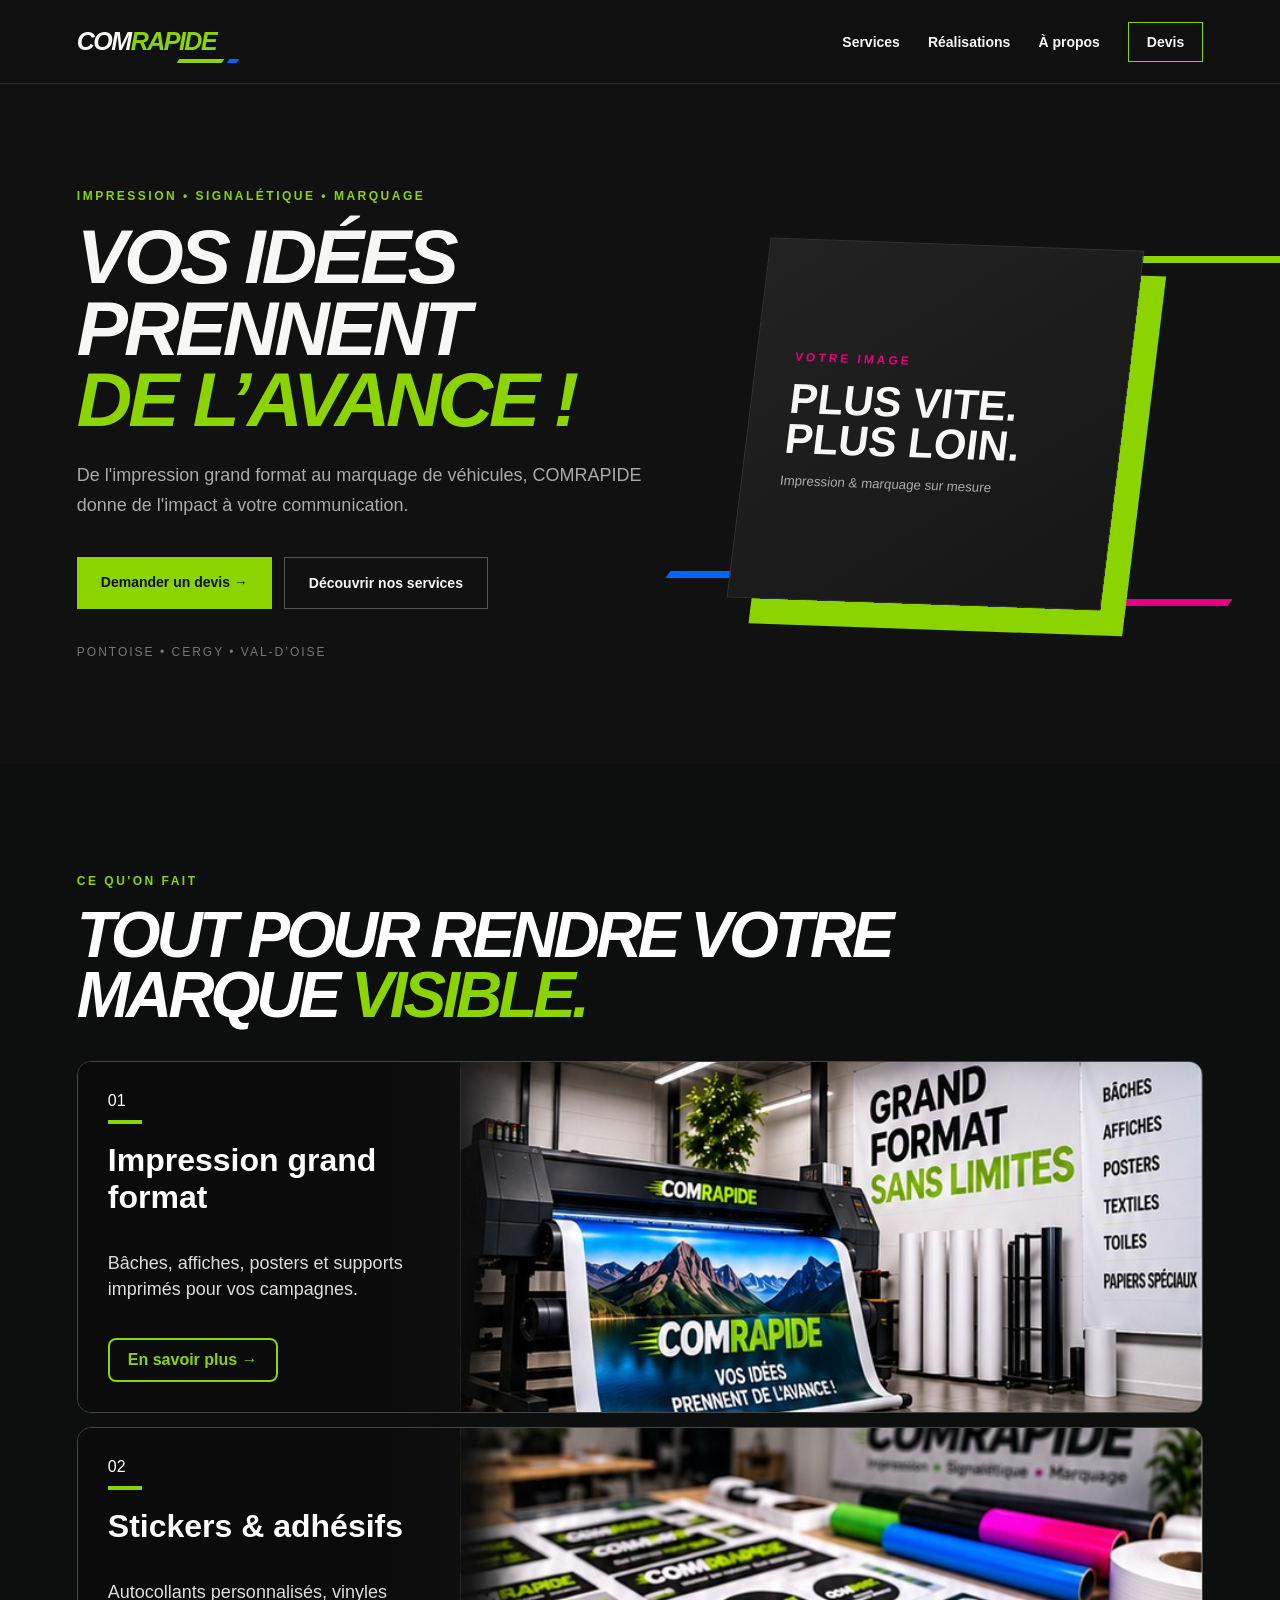
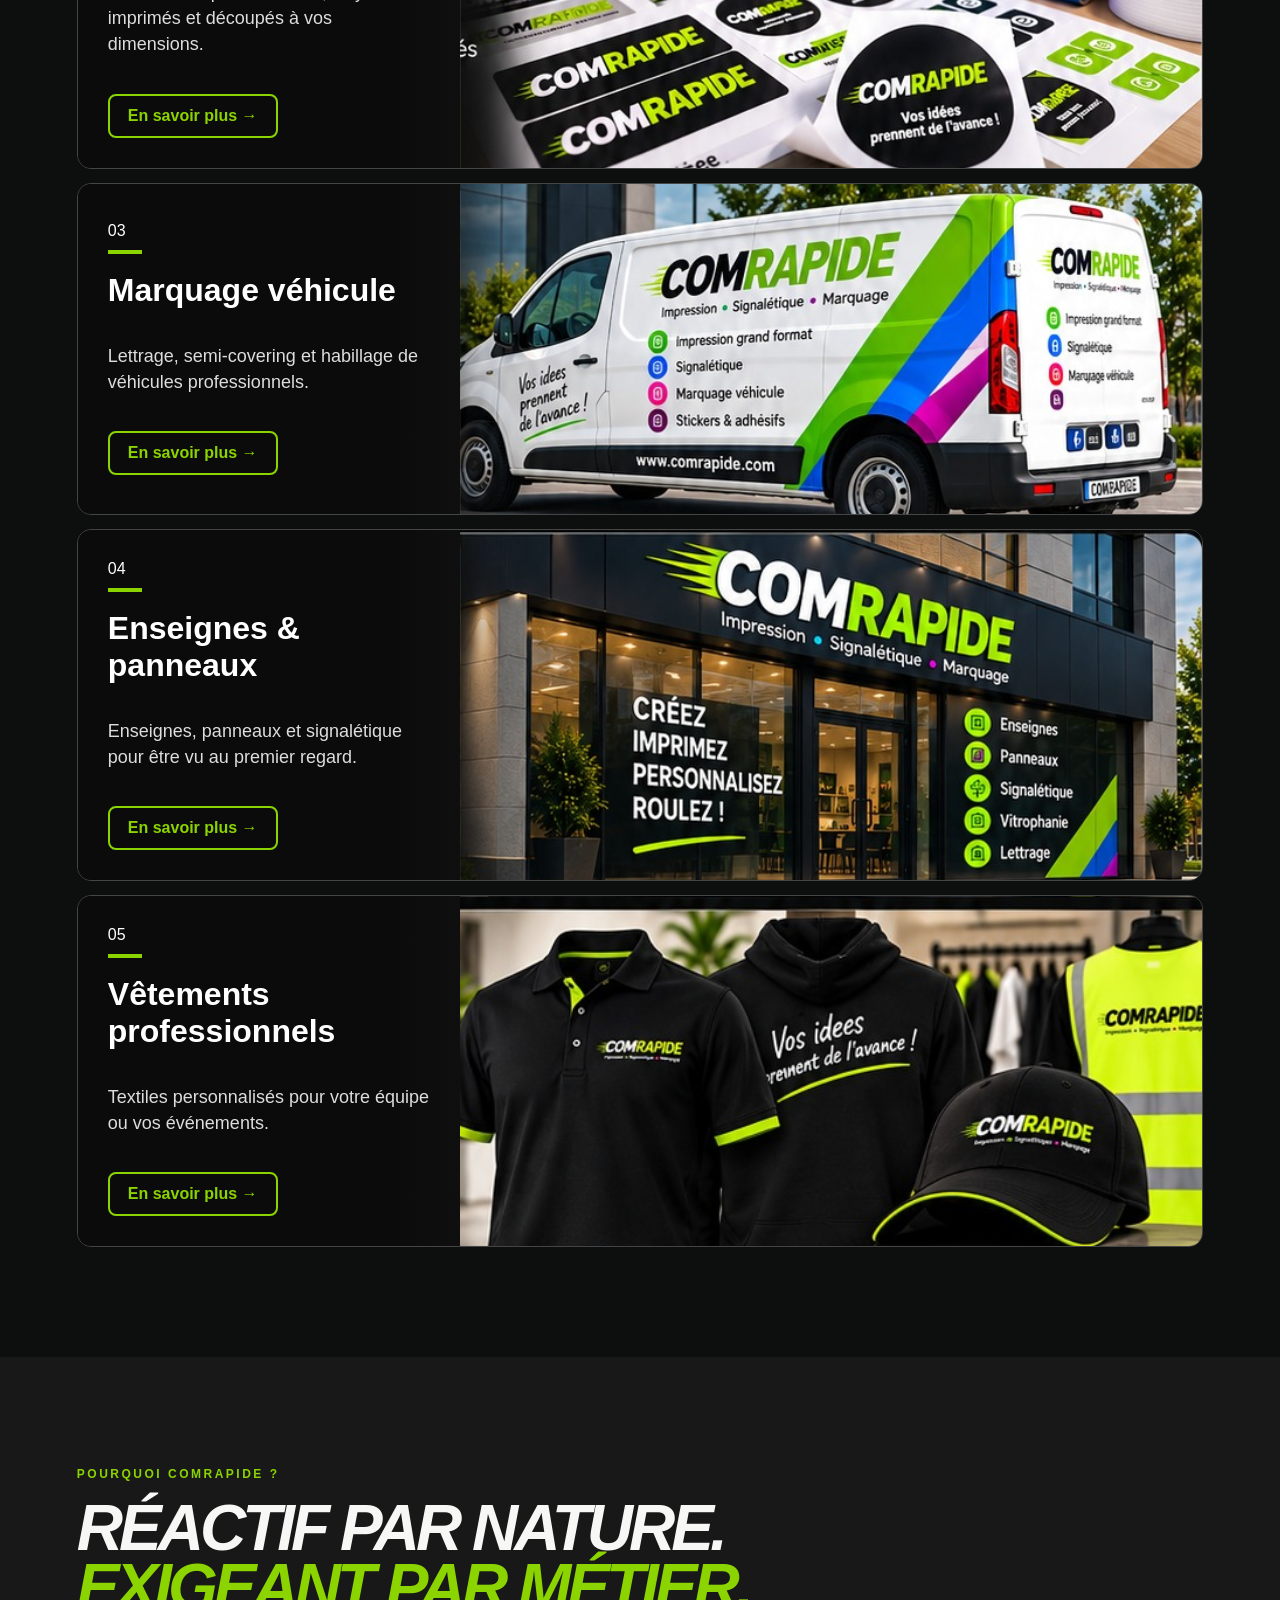
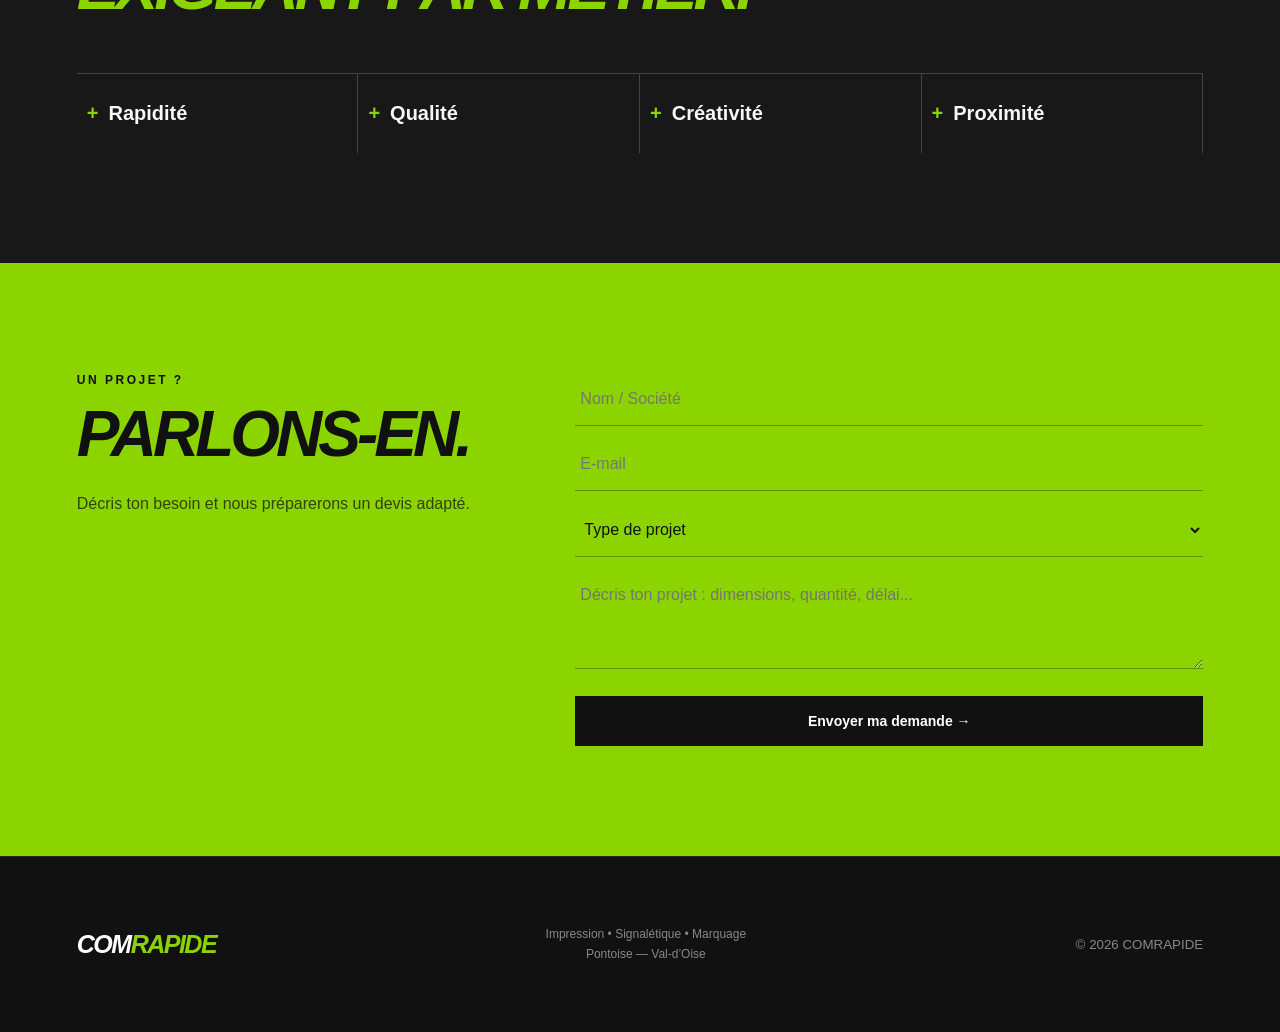
==== index.html @ ed333405 "Use final five COMRAPIDE service photos" ====
<!doctype html>
<html lang="fr"><head><meta charset="utf-8"><meta name="viewport" content="width=device-width,initial-scale=1">
<title>COMRAPIDE — Impression • Signalétique • Marquage</title><meta name="description" content="COMRAPIDE, impression grand format, signalétique, adhésifs et marquage véhicule à Pontoise et dans le Val-d'Oise.">
<link rel="stylesheet" href="style.css"></head>
<body>
<header><a class="logo" href="#"><span>COM</span><b>RAPIDE</b><i></i></a><nav><a href="#services">Services</a><a href="#realisations">Réalisations</a><a href="#apropos">À propos</a><a class="navcta" href="#devis">Devis</a></nav></header>
<main>
<section class="hero"><div class="hero-copy"><div class="eyebrow">IMPRESSION • SIGNALÉTIQUE • MARQUAGE</div><h1>Vos idées prennent<br><em>de l’avance !</em></h1><p>De l'impression grand format au marquage de véhicules, COMRAPIDE donne de l'impact à votre communication.</p><div class="actions"><a class="btn primary" href="#devis">Demander un devis <span>→</span></a><a class="btn secondary" href="#services">Découvrir nos services</a></div><div class="area">Pontoise • Cergy • Val-d’Oise</div></div>
<div class="hero-art"><div class="speed s1"></div><div class="speed s2"></div><div class="speed s3"></div><div class="panel"><span>VOTRE IMAGE</span><strong>PLUS VITE.<br>PLUS LOIN.</strong><small>Impression & marquage sur mesure</small></div></div></section>
<section id="services" class="section service-showcase"><div class="kicker">CE QU'ON FAIT</div><h2>Tout pour rendre votre marque <span>visible.</span></h2><div class="service-stack">
<article class="service-card print-large"><div class="service-copy"><div class="num">01</div><h3>Impression grand format</h3><p>Bâches, affiches, posters et supports imprimés pour vos campagnes.</p><a href="#devis">En savoir plus →</a></div><div class="service-photo real-photo" style="background-image:url(&quot;01_impression.jpg&quot;)"></div></article>
<article class="service-card stickers"><div class="service-copy"><div class="num">02</div><h3>Stickers & adhésifs</h3><p>Autocollants personnalisés, vinyles imprimés et découpés à vos dimensions.</p><a href="#devis">En savoir plus →</a></div><div class="service-photo real-photo" style="background-image:url(&quot;02_stickers.jpg&quot;)"></div></article>
<article class="service-card vehicle-card"><div class="service-copy"><div class="num">03</div><h3>Marquage véhicule</h3><p>Lettrage, semi-covering et habillage de véhicules professionnels.</p><a href="#devis">En savoir plus →</a></div><div class="service-photo real-photo" style="background-image:url('03_vehicule.jpg')"></div></article>
<article class="service-card sign-card"><div class="service-copy"><div class="num">04</div><h3>Enseignes & panneaux</h3><p>Enseignes, panneaux et signalétique pour être vu au premier regard.</p><a href="#devis">En savoir plus →</a></div><div class="service-photo real-photo" style="background-image:url('04_enseignes.jpg')"></div></article>
<article class="service-card textile-card"><div class="service-copy"><div class="num">05</div><h3>Vêtements professionnels</h3><p>Textiles personnalisés pour votre équipe ou vos événements.</p><a href="#devis">En savoir plus →</a></div><div class="service-photo real-photo" style="background-image:url('05_textile.jpg')"></div></article>
</div></section>
<section id="apropos" class="why"><div class="kicker">POURQUOI COMRAPIDE ?</div><h2>Réactif par nature.<br><span>Exigeant par métier.</span></h2><div class="values"><b>Rapidité</b><b>Qualité</b><b>Créativité</b><b>Proximité</b></div></section>
<section id="devis" class="quote"><div><div class="kicker">UN PROJET ?</div><h2>Parlons-en.</h2><p>Décris ton besoin et nous préparerons un devis adapté.</p></div><form onsubmit="event.preventDefault();document.getElementById('ok').hidden=false"><input required placeholder="Nom / Société"><input required type="email" placeholder="E-mail"><select required><option value="">Type de projet</option><option>Stickers / adhésifs</option><option>Bâche</option><option>Marquage véhicule</option><option>Enseigne / panneau</option><option>Vitrine</option><option>Textile</option><option>Autre</option></select><textarea required placeholder="Décris ton projet : dimensions, quantité, délai..."></textarea><button class="btn primary">Envoyer ma demande →</button><p id="ok" hidden>✓ Formulaire de démonstration — l'envoi e-mail sera activé avant la mise en production.</p></form></section>
</main>
<footer><a class="logo" href="#"><span>COM</span><b>RAPIDE</b></a><p>Impression • Signalétique • Marquage<br>Pontoise — Val-d’Oise</p><small>© 2026 COMRAPIDE</small></footer>
</body></html>
---- style.css ----
*{box-sizing:border-box}html{scroll-behavior:smooth}body{margin:0;background:#111;color:#f7f7f5;font-family:Arial,Helvetica,sans-serif}a{color:inherit;text-decoration:none}header{height:84px;display:flex;align-items:center;justify-content:space-between;padding:0 6vw;border-bottom:1px solid #2b2b2b;position:sticky;top:0;background:#111e;backdrop-filter:blur(12px);z-index:10}.logo{font-size:25px;font-weight:900;font-style:italic;letter-spacing:-1.5px;position:relative}.logo b{color:#8bd400}.logo i{display:block;width:45px;height:4px;background:#8bd400;transform:skew(-35deg);position:absolute;right:-7px;bottom:-7px}.logo i:after{content:"";position:absolute;width:10px;height:4px;background:#0066ff;right:-15px}nav{display:flex;align-items:center;gap:28px;font-size:14px;font-weight:700}nav a:hover{color:#8bd400}.navcta{border:1px solid #8bd400;padding:11px 18px}.hero{min-height:680px;padding:90px 6vw;display:grid;grid-template-columns:1.05fr .95fr;align-items:center;overflow:hidden}.eyebrow,.kicker{font-size:12px;letter-spacing:2.5px;color:#8bd400;font-weight:800;margin-bottom:18px}.hero h1,.section h2,.works h2,.why h2,.quote h2{font-size:clamp(44px,6vw,86px);line-height:.93;letter-spacing:-4px;margin:0 0 26px;font-style:italic;text-transform:uppercase}.hero h1 em,h2 span{color:#8bd400;font-style:inherit}.hero p{max-width:620px;color:#aaa;font-size:18px;line-height:1.65}.actions{display:flex;gap:12px;margin:36px 0}.btn{display:inline-block;padding:17px 24px;border:0;font-weight:800;font-size:14px;cursor:pointer}.primary{background:#8bd400;color:#101010}.primary:hover{filter:brightness(1.08)}.secondary{border:1px solid #555}.area{font-size:12px;color:#777;text-transform:uppercase;letter-spacing:2px}.hero-art{height:480px;position:relative;display:grid;place-items:center}.panel{width:70%;height:75%;background:linear-gradient(145deg,#222,#161616);border:1px solid #333;transform:skew(-5deg) rotate(2deg);padding:55px 38px;box-shadow:25px 25px 0 #8bd400;display:flex;flex-direction:column;justify-content:center}.panel span{color:#e6007e;font-size:12px;letter-spacing:3px;font-weight:bold}.panel strong{font-size:42px;line-height:.95;margin:15px 0}.panel small{color:#aaa}.speed{position:absolute;height:7px;transform:skew(-35deg);z-index:-1}.s1{width:80%;background:#8bd400;top:15%;right:-15%}.s2{width:55%;background:#0066ff;bottom:18%;left:0}.s3{width:35%;background:#e6007e;bottom:12%;right:-5%}.section{padding:110px 6vw;background:#f4f4f0;color:#171717}.section h2{font-size:clamp(38px,5vw,68px);max-width:900px}.grid{display:grid;grid-template-columns:repeat(3,1fr);margin-top:60px;border-top:1px solid #ccc;border-left:1px solid #ccc}.grid article{padding:35px;min-height:230px;border-right:1px solid #ccc;border-bottom:1px solid #ccc;transition:.2s}.grid article:hover{background:#8bd400}.num{font-size:12px;color:#777}.grid h3{font-size:22px;margin-top:55px}.grid p{color:#666;line-height:1.5}.grid article:hover p{color:#253000}.works{padding:110px 6vw;display:grid;grid-template-columns:1fr 1.2fr;gap:70px}.works h2,.why h2,.quote h2{font-size:clamp(38px,5vw,68px)}.works p,.quote p{color:#999;line-height:1.7}.work-cards{display:grid;grid-template-columns:repeat(3,1fr);gap:10px;min-height:370px}.work-cards div{display:flex;align-items:flex-end;padding:18px;font-size:12px;font-weight:bold;letter-spacing:2px;background:linear-gradient(155deg,#2d2d2d,#171717);border-bottom:5px solid #8bd400}.work-cards div:nth-child(2){border-color:#0066ff}.work-cards div:nth-child(3){border-color:#e6007e}.why{padding:110px 6vw;background:#181818}.values{display:grid;grid-template-columns:repeat(4,1fr);border-top:1px solid #444;margin-top:55px}.values b{padding:28px 10px;border-right:1px solid #444;font-size:20px}.values b:before{content:"+";color:#8bd400;margin-right:10px}.quote{padding:110px 6vw;background:#8bd400;color:#111;display:grid;grid-template-columns:.8fr 1.2fr;gap:80px}.quote .kicker{color:#111}.quote p{color:#314500}.quote form{display:grid;gap:12px}.quote input,.quote select,.quote textarea{border:0;border-bottom:1px solid #628f00;background:transparent;padding:17px 5px;font:inherit;color:#111;outline:none}.quote textarea{min-height:100px;resize:vertical}.quote .primary{background:#111;color:white;margin-top:15px}.quote #ok{font-size:13px}footer{padding:55px 6vw;display:flex;align-items:center;justify-content:space-between;color:#888;border-top:1px solid #292929}footer .logo{color:white}footer p{font-size:12px;line-height:1.7;text-align:center}@media(max-width:800px){header{height:70px;padding:0 5vw}nav a:not(.navcta){display:none}.hero{grid-template-columns:1fr;padding:70px 5vw 30px}.hero h1{letter-spacing:-2.5px}.hero-art{height:350px}.panel{width:75%;height:65%;padding:30px 24px}.panel strong{font-size:30px}.section,.works,.why,.quote{padding:75px 5vw}.grid{grid-template-columns:1fr}.grid article{min-height:180px}.grid h3{margin-top:35px}.works,.quote{grid-template-columns:1fr;gap:40px}.work-cards{min-height:280px}.values{grid-template-columns:1fr 1fr}.values b{font-size:16px}footer{flex-direction:column;gap:30px;text-align:center}.actions{flex-direction:column;align-items:flex-start}}.work-cards{grid-template-columns:repeat(2,1fr)!important;min-height:520px!important}.work-cards .visual{position:relative;min-height:250px;overflow:hidden;background:#202020;border-bottom:5px solid #8bd400}.work-cards .visual:before{content:"";position:absolute;inset:0;background:linear-gradient(135deg,#252525 0 48%,#8bd400 48% 55%,#0066ff 55% 61%,#e6007e 61% 67%,#151515 67%)}.work-cards .visual:nth-child(2):before{background:linear-gradient(160deg,#111 0 55%,#8bd400 55% 66%,#0066ff 66% 72%,#e6007e 72% 78%,#292929 78%)}.work-cards .visual:nth-child(3):before{background:radial-gradient(circle at 50% 35%,#333 0 22%,transparent 23%),linear-gradient(145deg,#161616 0 65%,#8bd400 65% 70%,#111 70%)}.work-cards .visual:nth-child(4):before{background:linear-gradient(155deg,#eee 0 48%,#fff 48% 62%,#8bd400 62% 68%,#0066ff 68% 73%,#e6007e 73% 78%,#ddd 78%)}.work-cards .visual span{position:relative;z-index:2;background:#111e;padding:10px 12px}@media(max-width:800px){.work-cards{grid-template-columns:1fr!important;min-height:auto!important}.work-cards .visual{min-height:240px}}.work-cards .visual:before{display:none!important}.work-cards .visual{padding:0!important;display:block!important;background:#171717!important}.work-cards .visual img{width:100%;height:100%;min-height:250px;object-fit:cover;display:block}.work-cards .visual span{position:absolute!important;left:14px;bottom:14px;background:#111e!important;color:#fff;padding:10px 12px;z-index:3}@media(max-width:800px){.work-cards .visual img{height:260px;min-height:260px}}
/* Precise crops from the COMRAPIDE brand board */
.work-cards .visual{height:300px!important;min-height:0!important;position:relative!important;overflow:hidden!important}
.work-cards .visual img{position:absolute!important;inset:0;width:100%!important;height:100%!important;min-height:0!important;object-fit:cover!important}
.work-cards .vehicle img{object-position:left top!important}
.work-cards .facade img{object-position:left top!important}
.work-cards .textile img{object-position:left top!important;transform:scale(1.35);transform-origin:left top}
.work-cards .print img{object-position:left top!important;transform:scale(1.18);transform-origin:left top}
@media(max-width:800px){.work-cards .visual{height:260px!important}.work-cards .visual img{height:100%!important;min-height:0!important}.work-cards .textile img{transform:scale(1.45)}.work-cards .print img{transform:scale(1.3)}}

/* Approved 3-panel visual direction */
.work-cards{grid-template-columns:1fr!important;gap:16px!important;min-height:0!important}
.work-cards .visual{height:auto!important;aspect-ratio:16/7!important;border-radius:12px!important;border:0!important;overflow:hidden!important}
.work-cards .visual img{transform:none!important;object-fit:cover!important;width:100%!important;height:100%!important}
.work-cards .vehicle img{object-position:center 38%!important}
.work-cards .facade img{object-position:center 35%!important}
.work-cards .textile img{object-position:center 42%!important}
.work-cards .visual span{left:0!important;bottom:0!important;margin:0!important;padding:16px 24px!important;font-size:clamp(18px,3vw,28px)!important;font-weight:900!important;letter-spacing:1.5px!important;background:linear-gradient(90deg,rgba(10,10,10,.96) 0%,rgba(10,10,10,.86) 82%,rgba(10,10,10,0) 100%)!important}
.work-cards .visual span:after{content:"›";color:#8bd400;font-size:1.5em;margin-left:14px}
@media(max-width:800px){.work-cards{gap:12px!important}.work-cards .visual{height:auto!important;aspect-ratio:1.65/1!important}.work-cards .visual span{padding:13px 16px!important;font-size:18px!important}}

/* COMRAPIDE visual service showcase */
.service-showcase{background:#0d0f0e!important;color:#fff!important}.service-showcase>h2{color:#fff!important}.service-stack{display:grid;gap:14px;margin-top:36px}.service-card{display:grid!important;grid-template-columns:34% 66%;min-height:330px;background:#111!important;border:1px solid #454545!important;border-radius:14px!important;overflow:hidden;padding:0!important}.service-copy{padding:30px;display:flex;flex-direction:column;justify-content:center;background:linear-gradient(90deg,#0b0b0b 82%,rgba(11,11,11,.35));z-index:2}.service-copy .num{color:#fff!important;font-size:16px}.service-copy .num:after{content:"";display:block;width:34px;height:4px;background:#8bd400;margin:10px 0 18px}.service-copy h3{font-size:32px!important;color:#fff!important;margin:0 0 16px}.service-copy p{color:#ddd!important;font-size:18px!important;line-height:1.45}.service-copy a{align-self:flex-start;margin-top:18px;border:2px solid #8bd400;border-radius:8px;padding:11px 18px;color:#8bd400;text-decoration:none;font-weight:800}.service-photo{min-height:330px;position:relative;overflow:hidden;background:#202020}.real-photo{background-size:cover;background-position:center}.printer-visual{position:absolute;inset:18% 7% 10%;background:#222;border-radius:8px;border-top:28px solid #111;box-shadow:0 18px 30px #0008}.printer-visual:after{content:"";position:absolute;left:15%;right:15%;top:35%;height:55%;background:linear-gradient(135deg,#0066ff,#8bd400 52%,#e6007e);border:8px solid #eee}.printer-visual b,.sticker-visual b{position:absolute;z-index:3;color:#fff;font-style:italic;font-size:24px;left:35%;top:-25px}.printer-visual b span,.sticker-visual b span{color:#8bd400}.sticker-visual{background:linear-gradient(145deg,#383838,#181818)}.sticker-visual b{position:relative;display:inline-block;left:auto;top:auto;margin:45px 12px 0;padding:20px;background:#111;border-radius:12px;transform:rotate(-7deg)}.sticker-visual i{position:absolute;width:150px;height:22px;border-radius:12px;right:12%;top:24%;background:#0066ff;box-shadow:0 34px #e6007e,0 68px #8bd400}
@media(max-width:800px){.service-showcase{padding-left:12px!important;padding-right:12px!important}.service-card{grid-template-columns:42% 58%;min-height:245px}.service-copy{padding:18px 14px}.service-copy h3{font-size:24px!important}.service-copy p{font-size:15px!important}.service-copy a{font-size:14px;padding:9px 11px}.service-photo{min-height:245px}.real-photo{background-position:center}.printer-visual{inset:22% 5% 12%}.printer-visual b{font-size:15px;left:18%;top:-23px}.sticker-visual b{font-size:12px;margin:34px 3px 0;padding:10px}.sticker-visual i{width:80px;height:14px}}
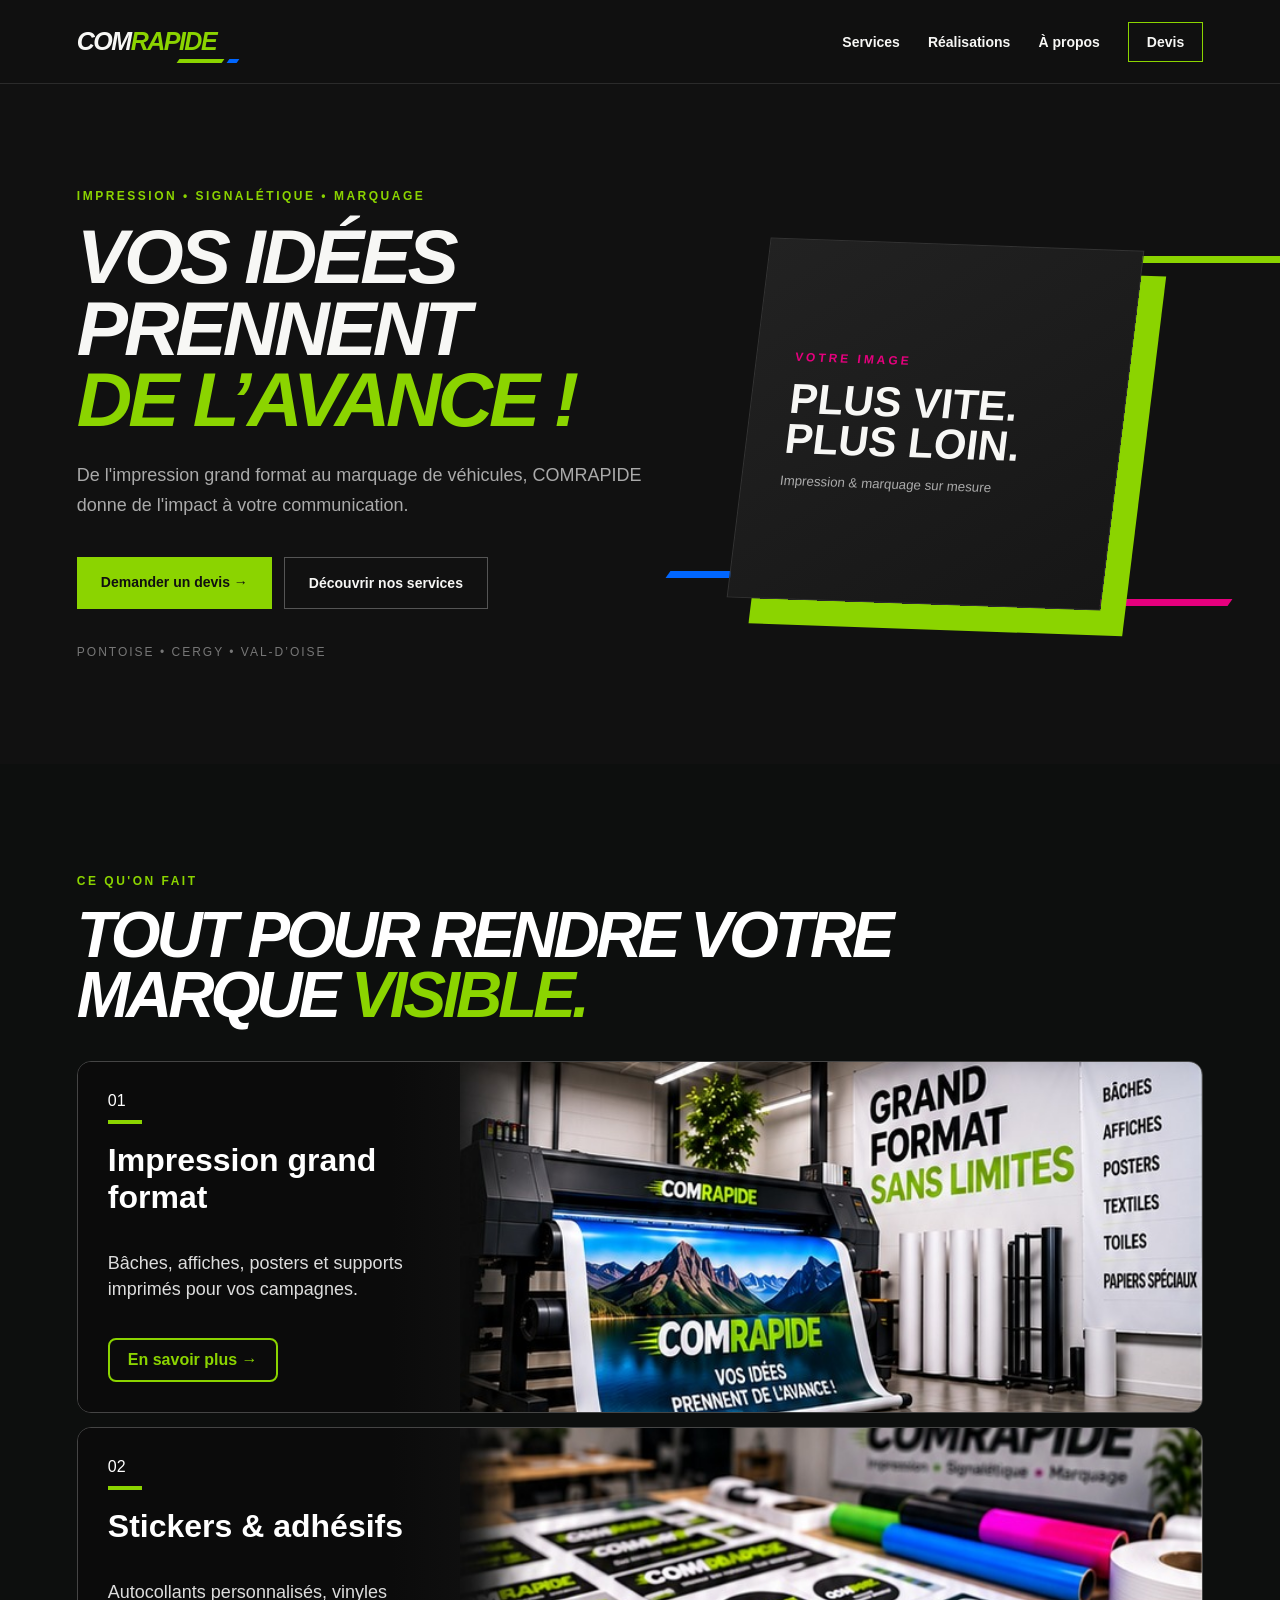
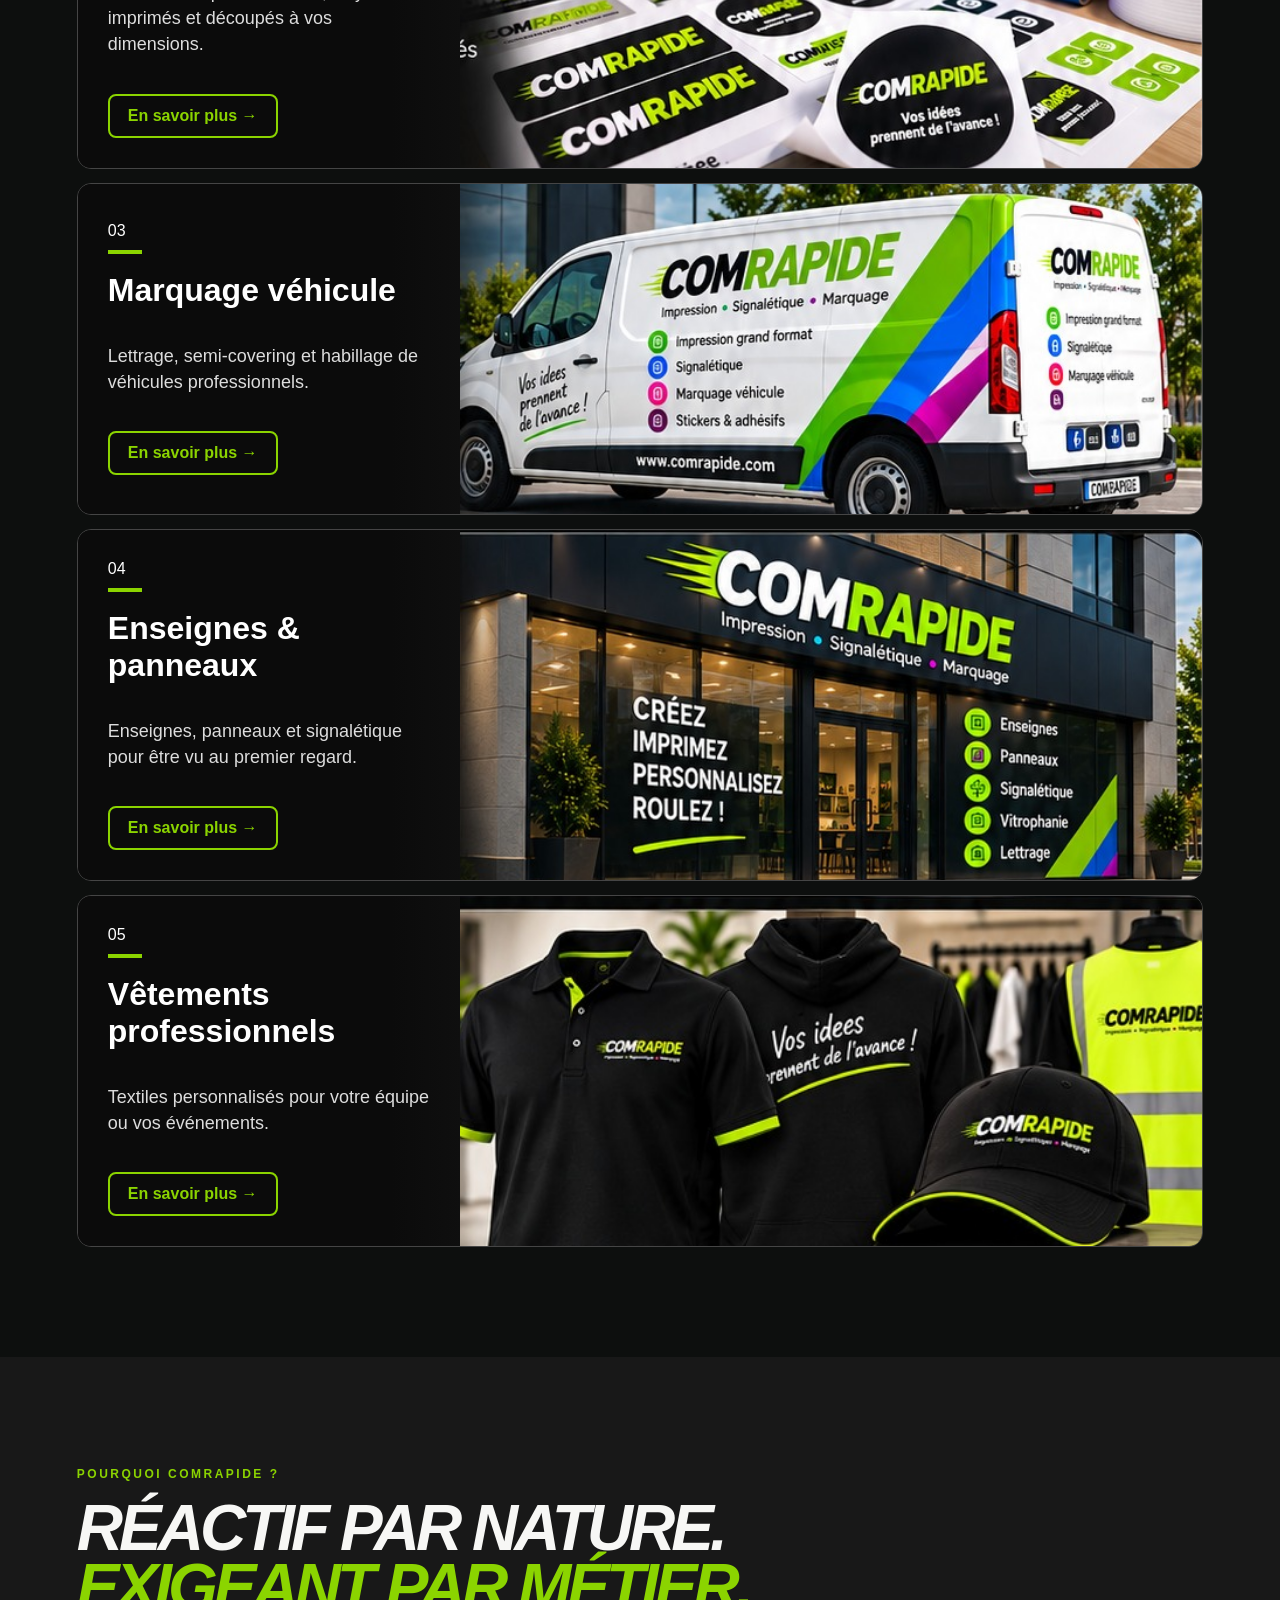
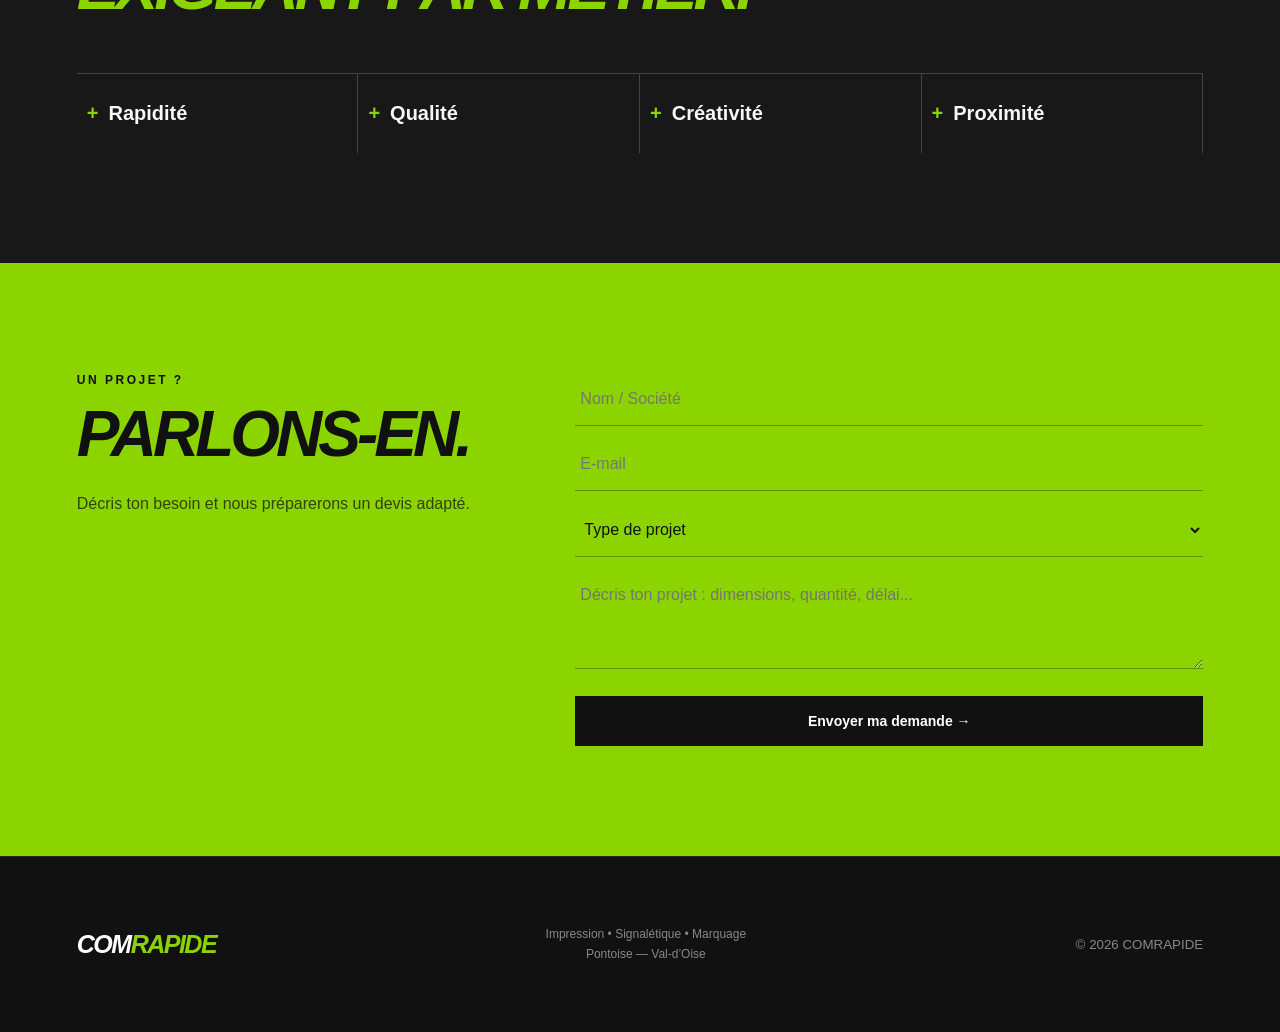
==== commit d60a1fcf: "Connect contact form to Resend" ====
--- a/index.html
+++ b/index.html
@@ -15,7 +15,11 @@
 <article class="service-card textile-card"><div class="service-copy"><div class="num">05</div><h3>Vêtements professionnels</h3><p>Textiles personnalisés pour votre équipe ou vos événements.</p><a href="#devis">En savoir plus →</a></div><div class="service-photo real-photo" style="background-image:url('05_textile.jpg')"></div></article>
 </div></section>
 <section id="apropos" class="why"><div class="kicker">POURQUOI COMRAPIDE ?</div><h2>Réactif par nature.<br><span>Exigeant par métier.</span></h2><div class="values"><b>Rapidité</b><b>Qualité</b><b>Créativité</b><b>Proximité</b></div></section>
-<section id="devis" class="quote"><div><div class="kicker">UN PROJET ?</div><h2>Parlons-en.</h2><p>Décris ton besoin et nous préparerons un devis adapté.</p></div><form onsubmit="event.preventDefault();document.getElementById('ok').hidden=false"><input required placeholder="Nom / Société"><input required type="email" placeholder="E-mail"><select required><option value="">Type de projet</option><option>Stickers / adhésifs</option><option>Bâche</option><option>Marquage véhicule</option><option>Enseigne / panneau</option><option>Vitrine</option><option>Textile</option><option>Autre</option></select><textarea required placeholder="Décris ton projet : dimensions, quantité, délai..."></textarea><button class="btn primary">Envoyer ma demande →</button><p id="ok" hidden>✓ Formulaire de démonstration — l'envoi e-mail sera activé avant la mise en production.</p></form></section>
+<section id="devis" class="quote"><div><div class="kicker">UN PROJET ?</div><h2>Parlons-en.</h2><p>Décris ton besoin et nous préparerons un devis adapté.</p></div><form id="quoteForm"><input name="name" required placeholder="Nom / Société"><input name="email" required type="email" placeholder="E-mail"><select name="project" required><option value="">Type de projet</option><option>Stickers / adhésifs</option><option>Bâche</option><option>Marquage véhicule</option><option>Enseigne / panneau</option><option>Vitrine</option><option>Textile</option><option>Autre</option></select><textarea name="message" required placeholder="Décris ton projet : dimensions, quantité, délai..."></textarea><button id="sendBtn" class="btn primary">Envoyer ma demande →</button><p id="ok" hidden>✓ Demande envoyée. Nous revenons vers vous rapidement.</p><p id="err" hidden>Une erreur est survenue. Réessayez ou contactez-nous directement.</p></form></section>
 </main>
 <footer><a class="logo" href="#"><span>COM</span><b>RAPIDE</b></a><p>Impression • Signalétique • Marquage<br>Pontoise — Val-d’Oise</p><small>© 2026 COMRAPIDE</small></footer>
+<script>
+const form=document.getElementById('quoteForm'),btn=document.getElementById('sendBtn'),ok=document.getElementById('ok'),err=document.getElementById('err');
+form.addEventListener('submit',async(e)=>{e.preventDefault();ok.hidden=true;err.hidden=true;btn.disabled=true;btn.textContent='Envoi en cours…';try{const data=Object.fromEntries(new FormData(form));const r=await fetch('/api/contact',{method:'POST',headers:{'Content-Type':'application/json'},body:JSON.stringify(data)});if(!r.ok)throw new Error();ok.hidden=false;form.reset();}catch(e){err.hidden=false;}finally{btn.disabled=false;btn.textContent='Envoyer ma demande →';}});
+</script>
 </body></html>
--- a/style.css
+++ b/style.css
@@ -22,3 +22,6 @@
 /* COMRAPIDE visual service showcase */
 .service-showcase{background:#0d0f0e!important;color:#fff!important}.service-showcase>h2{color:#fff!important}.service-stack{display:grid;gap:14px;margin-top:36px}.service-card{display:grid!important;grid-template-columns:34% 66%;min-height:330px;background:#111!important;border:1px solid #454545!important;border-radius:14px!important;overflow:hidden;padding:0!important}.service-copy{padding:30px;display:flex;flex-direction:column;justify-content:center;background:linear-gradient(90deg,#0b0b0b 82%,rgba(11,11,11,.35));z-index:2}.service-copy .num{color:#fff!important;font-size:16px}.service-copy .num:after{content:"";display:block;width:34px;height:4px;background:#8bd400;margin:10px 0 18px}.service-copy h3{font-size:32px!important;color:#fff!important;margin:0 0 16px}.service-copy p{color:#ddd!important;font-size:18px!important;line-height:1.45}.service-copy a{align-self:flex-start;margin-top:18px;border:2px solid #8bd400;border-radius:8px;padding:11px 18px;color:#8bd400;text-decoration:none;font-weight:800}.service-photo{min-height:330px;position:relative;overflow:hidden;background:#202020}.real-photo{background-size:cover;background-position:center}.printer-visual{position:absolute;inset:18% 7% 10%;background:#222;border-radius:8px;border-top:28px solid #111;box-shadow:0 18px 30px #0008}.printer-visual:after{content:"";position:absolute;left:15%;right:15%;top:35%;height:55%;background:linear-gradient(135deg,#0066ff,#8bd400 52%,#e6007e);border:8px solid #eee}.printer-visual b,.sticker-visual b{position:absolute;z-index:3;color:#fff;font-style:italic;font-size:24px;left:35%;top:-25px}.printer-visual b span,.sticker-visual b span{color:#8bd400}.sticker-visual{background:linear-gradient(145deg,#383838,#181818)}.sticker-visual b{position:relative;display:inline-block;left:auto;top:auto;margin:45px 12px 0;padding:20px;background:#111;border-radius:12px;transform:rotate(-7deg)}.sticker-visual i{position:absolute;width:150px;height:22px;border-radius:12px;right:12%;top:24%;background:#0066ff;box-shadow:0 34px #e6007e,0 68px #8bd400}
 @media(max-width:800px){.service-showcase{padding-left:12px!important;padding-right:12px!important}.service-card{grid-template-columns:42% 58%;min-height:245px}.service-copy{padding:18px 14px}.service-copy h3{font-size:24px!important}.service-copy p{font-size:15px!important}.service-copy a{font-size:14px;padding:9px 11px}.service-photo{min-height:245px}.real-photo{background-position:center}.printer-visual{inset:22% 5% 12%}.printer-visual b{font-size:15px;left:18%;top:-23px}.sticker-visual b{font-size:12px;margin:34px 3px 0;padding:10px}.sticker-visual i{width:80px;height:14px}}
+
+.service-card .real-photo{background-size:cover!important;background-repeat:no-repeat!important;background-position:center!important}
+@media(max-width:800px){.service-card{grid-template-columns:1fr!important;min-height:0!important}.service-copy{min-height:0!important;padding:20px!important;background:#0b0b0b!important}.service-photo{min-height:0!important;height:auto!important;aspect-ratio:1.72/1!important}.service-copy h3{font-size:28px!important;margin-bottom:10px!important}.service-copy p{font-size:16px!important;margin-bottom:0!important}.service-copy a{margin-top:14px!important}}
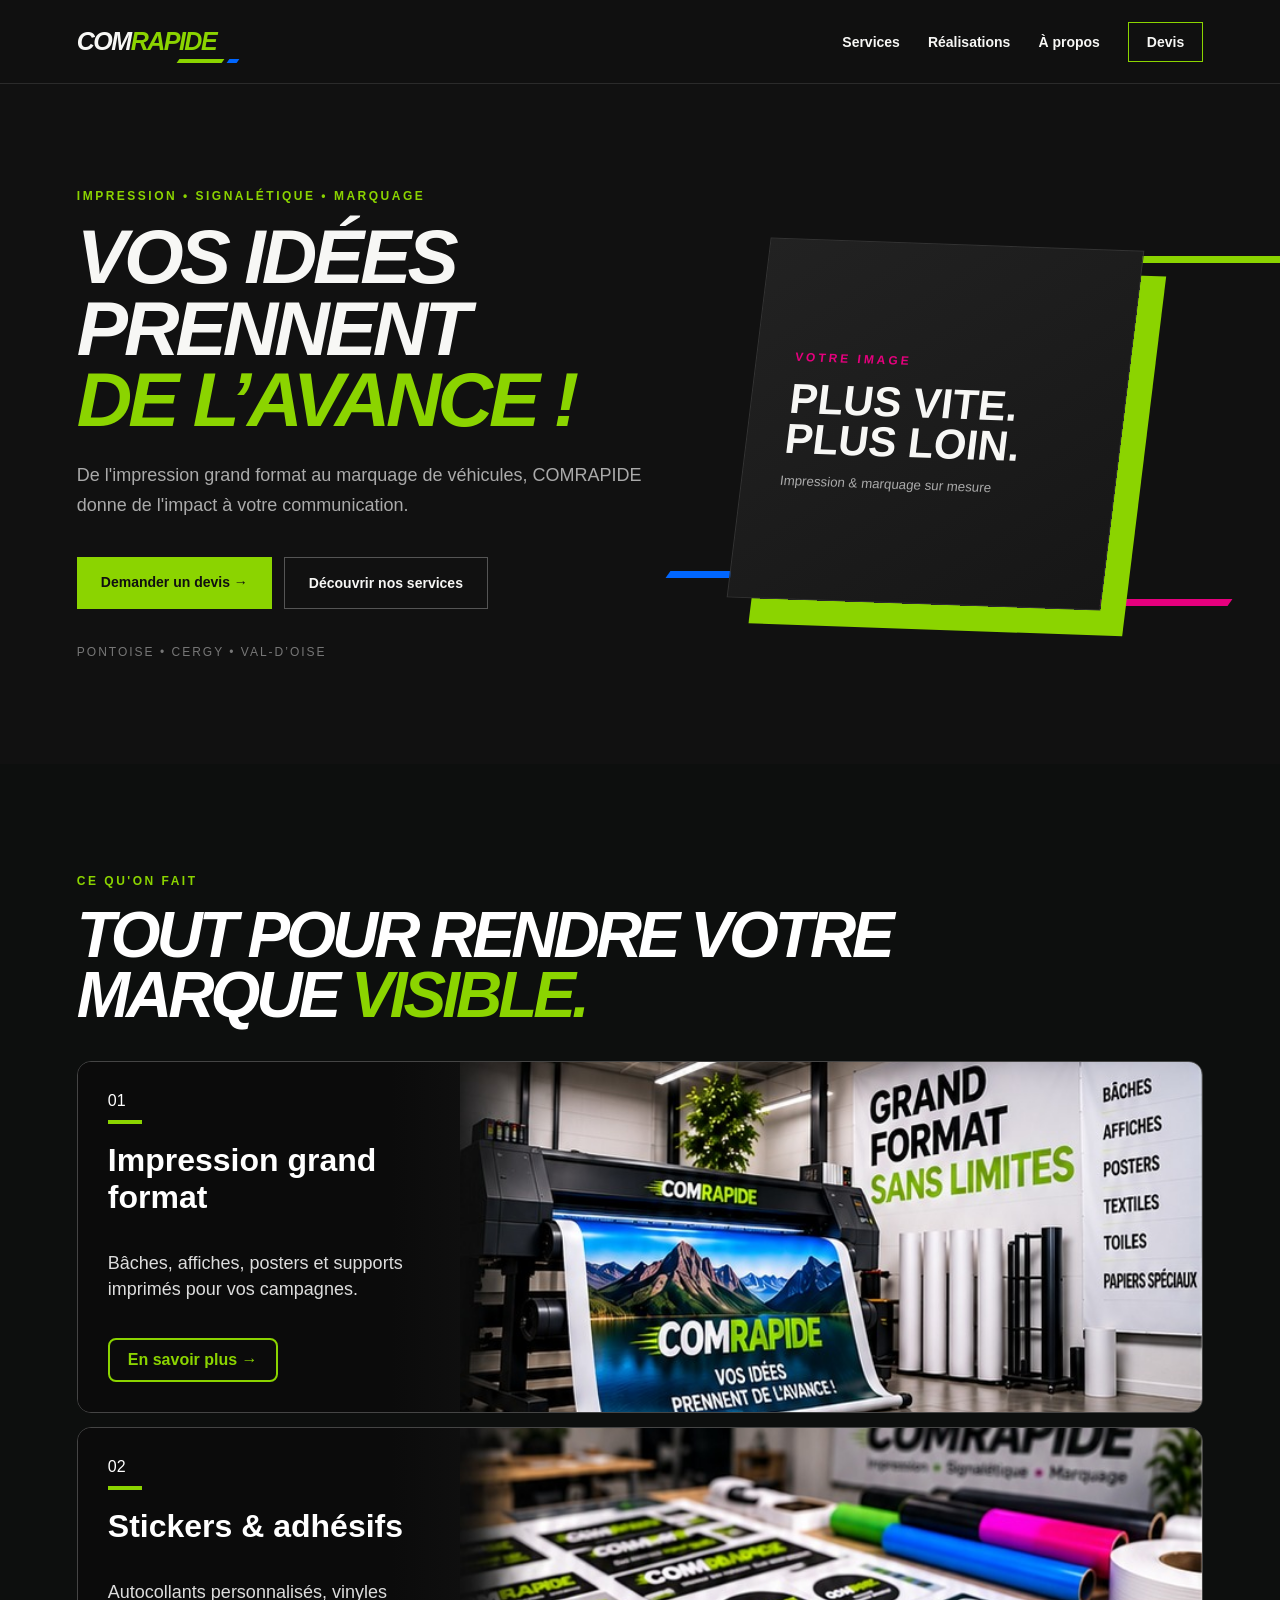
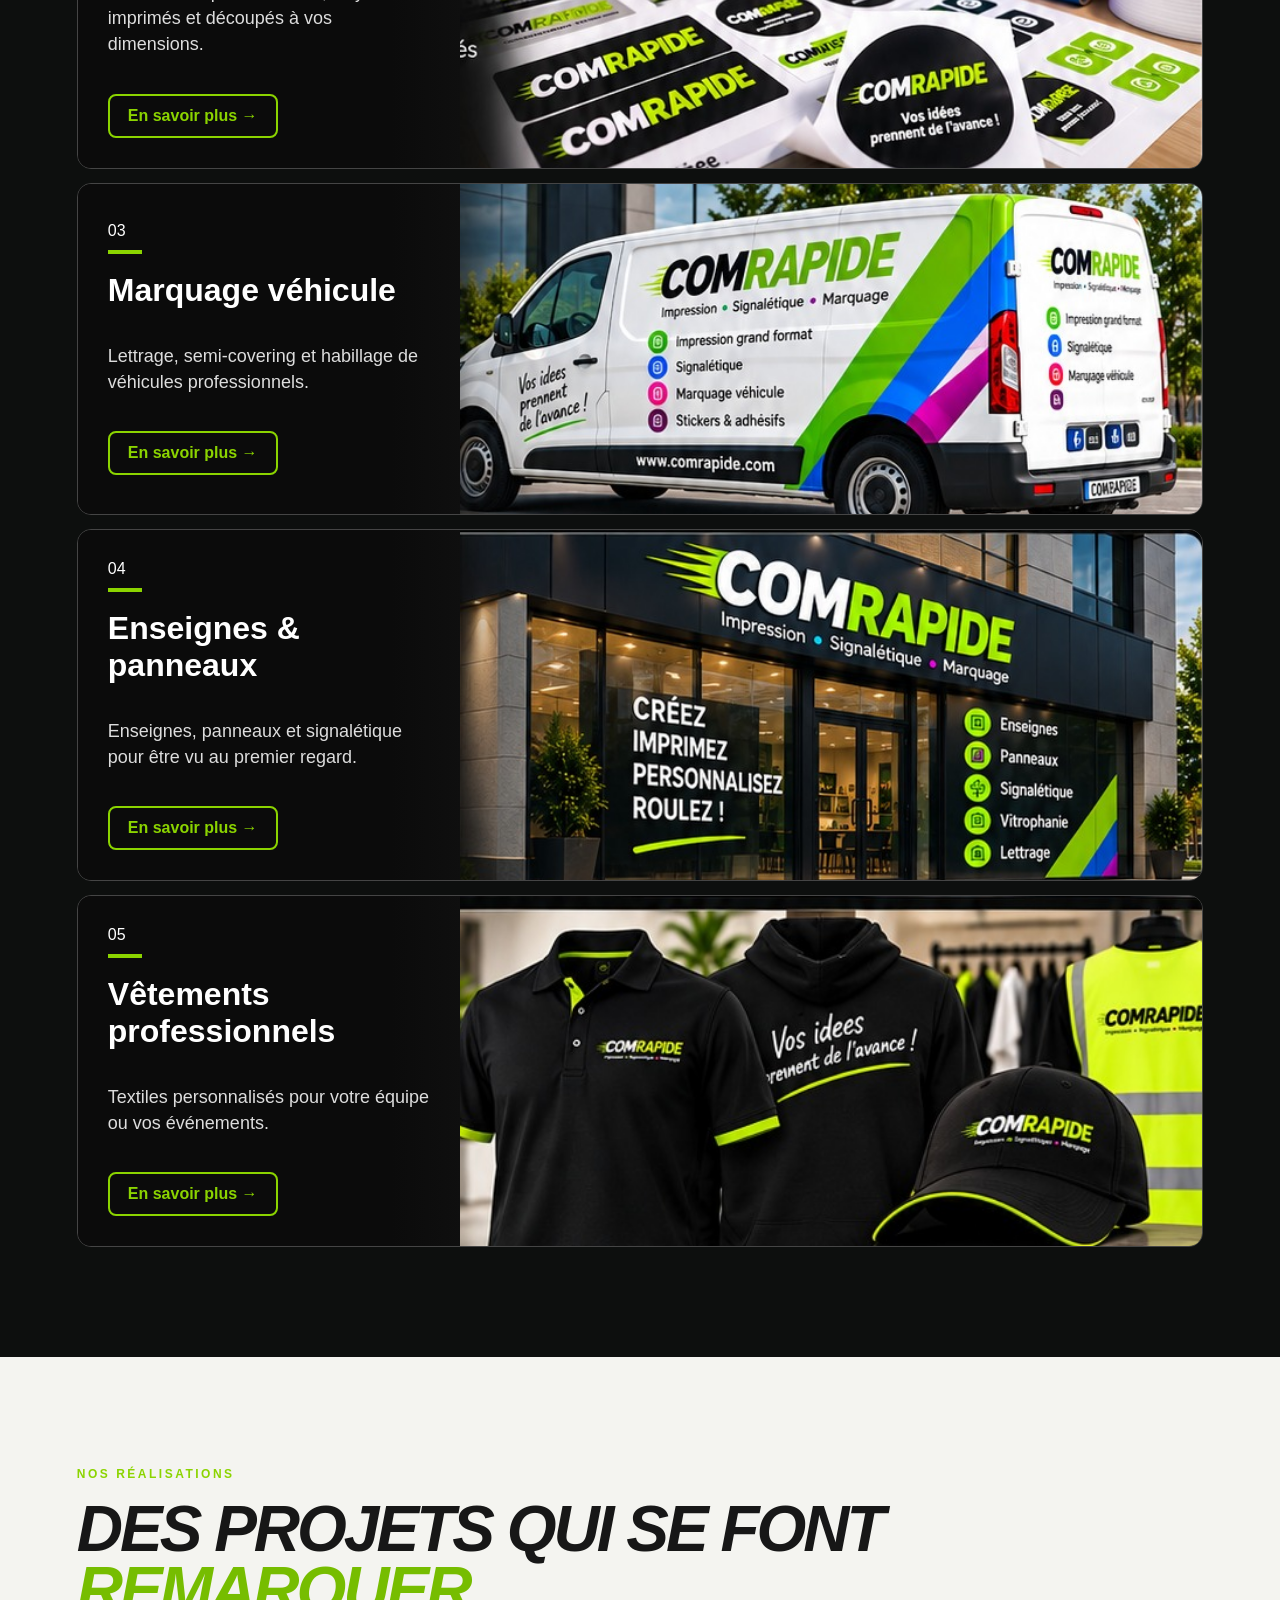
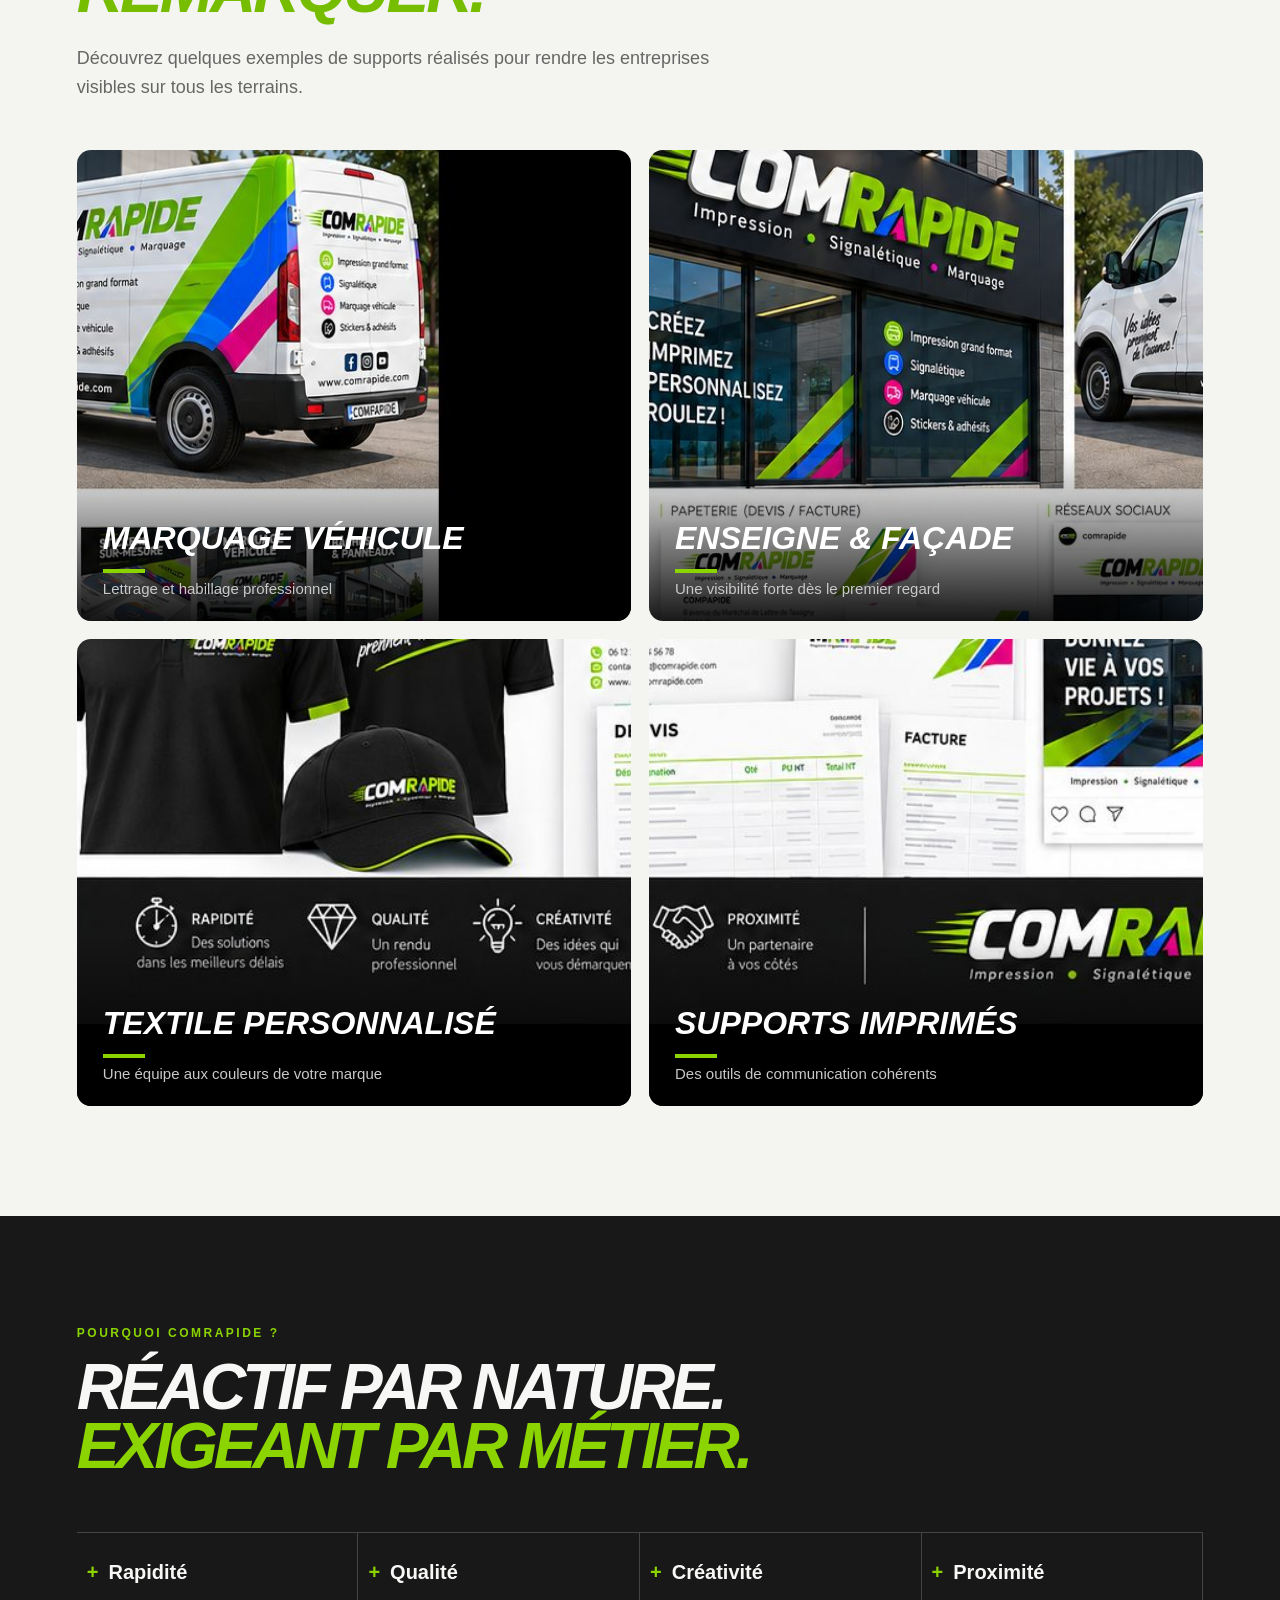
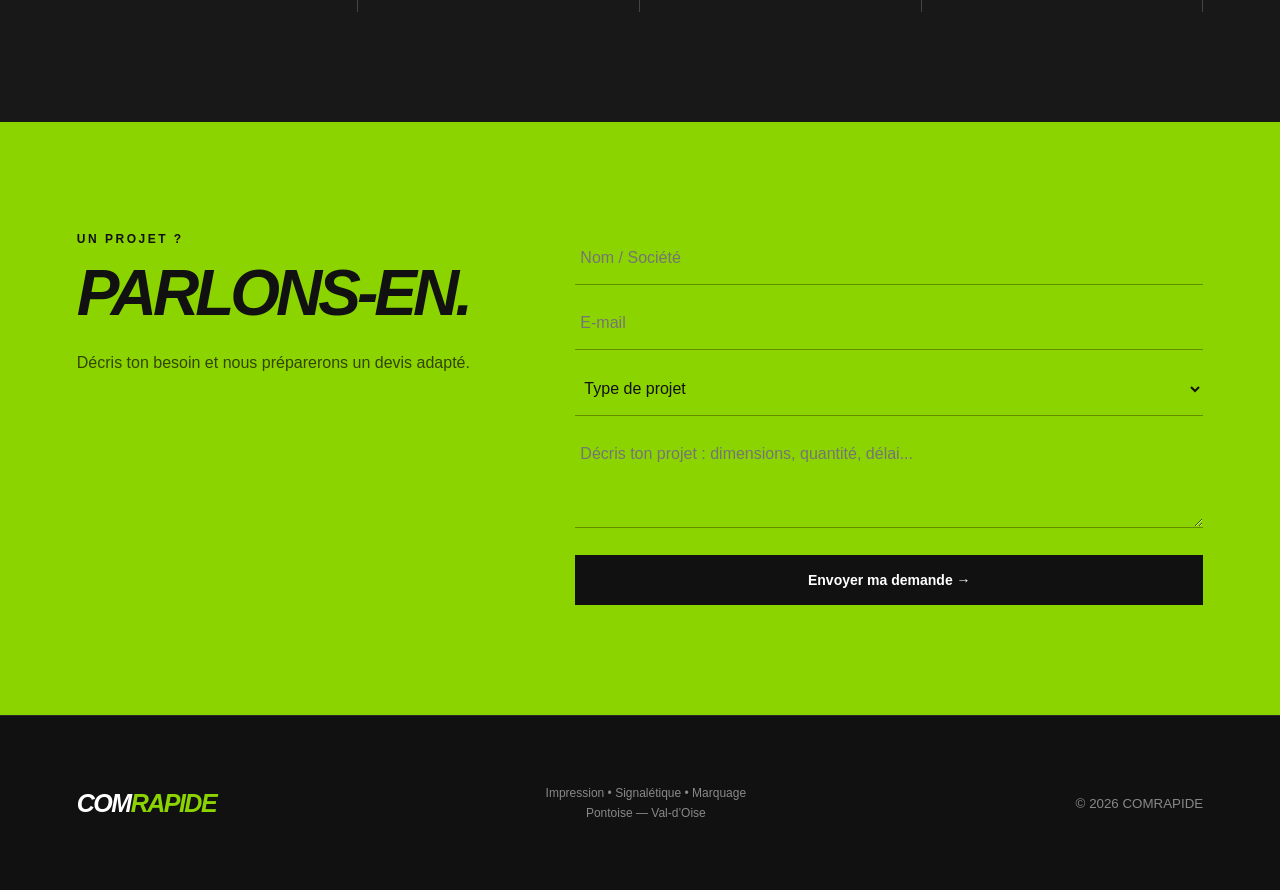
==== commit 86b727be: "Crée la section Réalisations" ====
--- a/index.html
+++ b/index.html
@@ -14,6 +14,17 @@
 <article class="service-card sign-card"><div class="service-copy"><div class="num">04</div><h3>Enseignes & panneaux</h3><p>Enseignes, panneaux et signalétique pour être vu au premier regard.</p><a href="#devis">En savoir plus →</a></div><div class="service-photo real-photo" style="background-image:url('04_enseignes.jpg')"></div></article>
 <article class="service-card textile-card"><div class="service-copy"><div class="num">05</div><h3>Vêtements professionnels</h3><p>Textiles personnalisés pour votre équipe ou vos événements.</p><a href="#devis">En savoir plus →</a></div><div class="service-photo real-photo" style="background-image:url('05_textile.jpg')"></div></article>
 </div></section>
+<section id="realisations" class="projects">
+<div class="kicker">NOS RÉALISATIONS</div>
+<h2>Des projets qui se font <span>remarquer.</span></h2>
+<p class="projects-intro">Découvrez quelques exemples de supports réalisés pour rendre les entreprises visibles sur tous les terrains.</p>
+<div class="project-grid">
+<figure class="project"><img src="vehicule.jpg" alt="Marquage publicitaire sur véhicule professionnel" loading="lazy"><figcaption><b>Marquage véhicule</b><span>Lettrage et habillage professionnel</span></figcaption></figure>
+<figure class="project"><img src="facade.jpg" alt="Enseigne et signalétique de façade commerciale" loading="lazy"><figcaption><b>Enseigne & façade</b><span>Une visibilité forte dès le premier regard</span></figcaption></figure>
+<figure class="project"><img src="textile.jpg" alt="Vêtements professionnels personnalisés" loading="lazy"><figcaption><b>Textile personnalisé</b><span>Une équipe aux couleurs de votre marque</span></figcaption></figure>
+<figure class="project"><img src="papeterie.jpg" alt="Supports imprimés et papeterie professionnelle" loading="lazy"><figcaption><b>Supports imprimés</b><span>Des outils de communication cohérents</span></figcaption></figure>
+</div>
+</section>
 <section id="apropos" class="why"><div class="kicker">POURQUOI COMRAPIDE ?</div><h2>Réactif par nature.<br><span>Exigeant par métier.</span></h2><div class="values"><b>Rapidité</b><b>Qualité</b><b>Créativité</b><b>Proximité</b></div></section>
 <section id="devis" class="quote"><div><div class="kicker">UN PROJET ?</div><h2>Parlons-en.</h2><p>Décris ton besoin et nous préparerons un devis adapté.</p></div><form id="quoteForm"><input name="name" required placeholder="Nom / Société"><input name="email" required type="email" placeholder="E-mail"><select name="project" required><option value="">Type de projet</option><option>Stickers / adhésifs</option><option>Bâche</option><option>Marquage véhicule</option><option>Enseigne / panneau</option><option>Vitrine</option><option>Textile</option><option>Autre</option></select><textarea name="message" required placeholder="Décris ton projet : dimensions, quantité, délai..."></textarea><button id="sendBtn" class="btn primary">Envoyer ma demande →</button><p id="ok" hidden>✓ Demande envoyée. Nous revenons vers vous rapidement.</p><p id="err" hidden>Une erreur est survenue. Réessayez ou contactez-nous directement.</p></form></section>
 </main>
--- a/style.css
+++ b/style.css
@@ -1,4 +1,4 @@
-*{box-sizing:border-box}html{scroll-behavior:smooth}body{margin:0;background:#111;color:#f7f7f5;font-family:Arial,Helvetica,sans-serif}a{color:inherit;text-decoration:none}header{height:84px;display:flex;align-items:center;justify-content:space-between;padding:0 6vw;border-bottom:1px solid #2b2b2b;position:sticky;top:0;background:#111e;backdrop-filter:blur(12px);z-index:10}.logo{font-size:25px;font-weight:900;font-style:italic;letter-spacing:-1.5px;position:relative}.logo b{color:#8bd400}.logo i{display:block;width:45px;height:4px;background:#8bd400;transform:skew(-35deg);position:absolute;right:-7px;bottom:-7px}.logo i:after{content:"";position:absolute;width:10px;height:4px;background:#0066ff;right:-15px}nav{display:flex;align-items:center;gap:28px;font-size:14px;font-weight:700}nav a:hover{color:#8bd400}.navcta{border:1px solid #8bd400;padding:11px 18px}.hero{min-height:680px;padding:90px 6vw;display:grid;grid-template-columns:1.05fr .95fr;align-items:center;overflow:hidden}.eyebrow,.kicker{font-size:12px;letter-spacing:2.5px;color:#8bd400;font-weight:800;margin-bottom:18px}.hero h1,.section h2,.works h2,.why h2,.quote h2{font-size:clamp(44px,6vw,86px);line-height:.93;letter-spacing:-4px;margin:0 0 26px;font-style:italic;text-transform:uppercase}.hero h1 em,h2 span{color:#8bd400;font-style:inherit}.hero p{max-width:620px;color:#aaa;font-size:18px;line-height:1.65}.actions{display:flex;gap:12px;margin:36px 0}.btn{display:inline-block;padding:17px 24px;border:0;font-weight:800;font-size:14px;cursor:pointer}.primary{background:#8bd400;color:#101010}.primary:hover{filter:brightness(1.08)}.secondary{border:1px solid #555}.area{font-size:12px;color:#777;text-transform:uppercase;letter-spacing:2px}.hero-art{height:480px;position:relative;display:grid;place-items:center}.panel{width:70%;height:75%;background:linear-gradient(145deg,#222,#161616);border:1px solid #333;transform:skew(-5deg) rotate(2deg);padding:55px 38px;box-shadow:25px 25px 0 #8bd400;display:flex;flex-direction:column;justify-content:center}.panel span{color:#e6007e;font-size:12px;letter-spacing:3px;font-weight:bold}.panel strong{font-size:42px;line-height:.95;margin:15px 0}.panel small{color:#aaa}.speed{position:absolute;height:7px;transform:skew(-35deg);z-index:-1}.s1{width:80%;background:#8bd400;top:15%;right:-15%}.s2{width:55%;background:#0066ff;bottom:18%;left:0}.s3{width:35%;background:#e6007e;bottom:12%;right:-5%}.section{padding:110px 6vw;background:#f4f4f0;color:#171717}.section h2{font-size:clamp(38px,5vw,68px);max-width:900px}.grid{display:grid;grid-template-columns:repeat(3,1fr);margin-top:60px;border-top:1px solid #ccc;border-left:1px solid #ccc}.grid article{padding:35px;min-height:230px;border-right:1px solid #ccc;border-bottom:1px solid #ccc;transition:.2s}.grid article:hover{background:#8bd400}.num{font-size:12px;color:#777}.grid h3{font-size:22px;margin-top:55px}.grid p{color:#666;line-height:1.5}.grid article:hover p{color:#253000}.works{padding:110px 6vw;display:grid;grid-template-columns:1fr 1.2fr;gap:70px}.works h2,.why h2,.quote h2{font-size:clamp(38px,5vw,68px)}.works p,.quote p{color:#999;line-height:1.7}.work-cards{display:grid;grid-template-columns:repeat(3,1fr);gap:10px;min-height:370px}.work-cards div{display:flex;align-items:flex-end;padding:18px;font-size:12px;font-weight:bold;letter-spacing:2px;background:linear-gradient(155deg,#2d2d2d,#171717);border-bottom:5px solid #8bd400}.work-cards div:nth-child(2){border-color:#0066ff}.work-cards div:nth-child(3){border-color:#e6007e}.why{padding:110px 6vw;background:#181818}.values{display:grid;grid-template-columns:repeat(4,1fr);border-top:1px solid #444;margin-top:55px}.values b{padding:28px 10px;border-right:1px solid #444;font-size:20px}.values b:before{content:"+";color:#8bd400;margin-right:10px}.quote{padding:110px 6vw;background:#8bd400;color:#111;display:grid;grid-template-columns:.8fr 1.2fr;gap:80px}.quote .kicker{color:#111}.quote p{color:#314500}.quote form{display:grid;gap:12px}.quote input,.quote select,.quote textarea{border:0;border-bottom:1px solid #628f00;background:transparent;padding:17px 5px;font:inherit;color:#111;outline:none}.quote textarea{min-height:100px;resize:vertical}.quote .primary{background:#111;color:white;margin-top:15px}.quote #ok{font-size:13px}footer{padding:55px 6vw;display:flex;align-items:center;justify-content:space-between;color:#888;border-top:1px solid #292929}footer .logo{color:white}footer p{font-size:12px;line-height:1.7;text-align:center}@media(max-width:800px){header{height:70px;padding:0 5vw}nav a:not(.navcta){display:none}.hero{grid-template-columns:1fr;padding:70px 5vw 30px}.hero h1{letter-spacing:-2.5px}.hero-art{height:350px}.panel{width:75%;height:65%;padding:30px 24px}.panel strong{font-size:30px}.section,.works,.why,.quote{padding:75px 5vw}.grid{grid-template-columns:1fr}.grid article{min-height:180px}.grid h3{margin-top:35px}.works,.quote{grid-template-columns:1fr;gap:40px}.work-cards{min-height:280px}.values{grid-template-columns:1fr 1fr}.values b{font-size:16px}footer{flex-direction:column;gap:30px;text-align:center}.actions{flex-direction:column;align-items:flex-start}}.work-cards{grid-template-columns:repeat(2,1fr)!important;min-height:520px!important}.work-cards .visual{position:relative;min-height:250px;overflow:hidden;background:#202020;border-bottom:5px solid #8bd400}.work-cards .visual:before{content:"";position:absolute;inset:0;background:linear-gradient(135deg,#252525 0 48%,#8bd400 48% 55%,#0066ff 55% 61%,#e6007e 61% 67%,#151515 67%)}.work-cards .visual:nth-child(2):before{background:linear-gradient(160deg,#111 0 55%,#8bd400 55% 66%,#0066ff 66% 72%,#e6007e 72% 78%,#292929 78%)}.work-cards .visual:nth-child(3):before{background:radial-gradient(circle at 50% 35%,#333 0 22%,transparent 23%),linear-gradient(145deg,#161616 0 65%,#8bd400 65% 70%,#111 70%)}.work-cards .visual:nth-child(4):before{background:linear-gradient(155deg,#eee 0 48%,#fff 48% 62%,#8bd400 62% 68%,#0066ff 68% 73%,#e6007e 73% 78%,#ddd 78%)}.work-cards .visual span{position:relative;z-index:2;background:#111e;padding:10px 12px}@media(max-width:800px){.work-cards{grid-template-columns:1fr!important;min-height:auto!important}.work-cards .visual{min-height:240px}}.work-cards .visual:before{display:none!important}.work-cards .visual{padding:0!important;display:block!important;background:#171717!important}.work-cards .visual img{width:100%;height:100%;min-height:250px;object-fit:cover;display:block}.work-cards .visual span{position:absolute!important;left:14px;bottom:14px;background:#111e!important;color:#fff;padding:10px 12px;z-index:3}@media(max-width:800px){.work-cards .visual img{height:260px;min-height:260px}}
+*{box-sizing:border-box}html{scroll-behavior:smooth}body{margin:0;background:#111;color:#f7f7f5;font-family:Arial,Helvetica,sans-serif}a{color:inherit;text-decoration:none}header{height:84px;display:flex;align-items:center;justify-content:space-between;padding:0 6vw;border-bottom:1px solid #2b2b2b;position:sticky;top:0;background:#111e;backdrop-filter:blur(12px);z-index:10}.logo{font-size:25px;font-weight:900;font-style:italic;letter-spacing:-1.5px;position:relative}.logo b{color:#8bd400}.logo i{display:block;width:45px;height:4px;background:#8bd400;transform:skew(-35deg);position:absolute;right:-7px;bottom:-7px}.logo i:after{content:"";position:absolute;width:10px;height:4px;background:#0066ff;right:-15px}nav{display:flex;align-items:center;gap:28px;font-size:14px;font-weight:700}nav a:hover{color:#8bd400}.navcta{border:1px solid #8bd400;padding:11px 18px}.hero{min-height:680px;padding:90px 6vw;display:grid;grid-template-columns:1.05fr .95fr;align-items:center;overflow:hidden}.eyebrow,.kicker{font-size:12px;letter-spacing:2.5px;color:#8bd400;font-weight:800;margin-bottom:18px}.hero h1,.section h2,.works h2,.why h2,.quote h2{font-size:clamp(44px,6vw,86px);line-height:.93;letter-spacing:-4px;margin:0 0 26px;font-style:italic;text-transform:uppercase}.hero h1 em,h2 span{color:#8bd400;font-style:inherit}.hero p{max-width:620px;color:#aaa;font-size:18px;line-height:1.65}.actions{display:flex;gap:12px;margin:36px 0}.btn{display:inline-block;padding:17px 24px;border:0;font-weight:800;font-size:14px;cursor:pointer}.primary{background:#8bd400;color:#101010}.primary:hover{filter:brightness(1.08)}.secondary{border:1px solid #555}.area{font-size:12px;color:#777;text-transform:uppercase;letter-spacing:2px}.hero-art{height:480px;position:relative;display:grid;place-items:center}.panel{width:70%;height:75%;background:linear-gradient(145deg,#222,#161616);border:1px solid #333;transform:skew(-5deg) rotate(2deg);padding:55px 38px;box-shadow:25px 25px 0 #8bd400;display:flex;flex-direction:column;justify-content:center}.panel span{color:#e6007e;font-size:12px;letter-spacing:3px;font-weight:bold}.panel strong{font-size:42px;line-height:.95;margin:15px 0}.panel small{color:#aaa}.speed{position:absolute;height:7px;transform:skew(-35deg);z-index:-1}.s1{width:80%;background:#8bd400;top:15%;right:-15%}.s2{width:55%;background:#0066ff;bottom:18%;left:0}.s3{width:35%;background:#e6007e;bottom:12%;right:-5%}.section{padding:110px 6vw;background:#f4f4f0;color:#171717}.section h2{font-size:clamp(38px,5vw,68px);max-width:900px}.grid{display:grid;grid-template-columns:repeat(3,1fr);margin-top:60px;border-top:1px solid #ccc;border-left:1px solid #ccc}.grid article{padding:35px;min-height:230px;border-right:1px solid #ccc;border-bottom:1px solid #ccc;transition:.2s}.grid article:hover{background:#8bd400}.num{font-size:12px;color:#777}.grid h3{font-size:22px;margin-top:55px}.grid p{color:#666;line-height:1.5}.grid article:hover p{color:#253000}.works{padding:110px 6vw;display:grid;grid-template-columns:1fr 1.2fr;gap:70px}.works h2,.why h2,.quote h2{font-size:clamp(38px,5vw,68px)}.works p,.quote p{color:#999;line-height:1.7}.work-cards{display:grid;grid-template-columns:repeat(3,1fr);gap:10px;min-height:370px}.work-cards div{display:flex;align-items:flex-end;padding:18px;font-size:12px;font-weight:bold;letter-spacing:2px;background:linear-gradient(155deg,#2d2d2d,#171717);border-bottom:5px solid #8bd400}.work-cards div:nth-child(2){border-color:#0066ff}.work-cards div:nth-child(3){border-color:#e6007e}.why{padding:110px 6vw;background:#181818}.values{display:grid;grid-template-columns:repeat(4,1fr);border-top:1px solid #444;margin-top:55px}.values b{padding:28px 10px;border-right:1px solid #444;font-size:20px}.values b:before{content:"+";color:#8bd400;margin-right:10px}.quote{padding:110px 6vw;background:#8bd400;color:#111;display:grid;grid-template-columns:.8fr 1.2fr;gap:80px}.quote .kicker{color:#111}.quote p{color:#314500}.quote form{display:grid;gap:12px}.quote input,.quote select,.quote textarea{border:0;border-bottom:1px solid #628f00;background:transparent;padding:17px 5px;font:inherit;color:#111;outline:none}.quote textarea{min-height:100px;resize:vertical}.quote .primary{background:#111;color:white;margin-top:15px}.quote #ok{font-size:13px}footer{padding:55px 6vw;display:flex;align-items:center;justify-content:space-between;color:#888;border-top:1px solid #292929}footer .logo{color:white}footer p{font-size:12px;line-height:1.7;text-align:center}@media(max-width:800px){header{height:70px;padding:0 5vw}nav a:not(.navcta){display:none}.hero{grid-template-columns:1fr;min-height:auto;padding:28px 5vw 30px;align-items:start}.hero-copy{align-self:start}.hero h1{letter-spacing:-2.5px}.hero-art{height:350px}.panel{width:75%;height:65%;padding:30px 24px}.panel strong{font-size:30px}.section,.works,.why,.quote{padding:75px 5vw}.grid{grid-template-columns:1fr}.grid article{min-height:180px}.grid h3{margin-top:35px}.works,.quote{grid-template-columns:1fr;gap:40px}.work-cards{min-height:280px}.values{grid-template-columns:1fr 1fr}.values b{font-size:16px}footer{flex-direction:column;gap:30px;text-align:center}.actions{flex-direction:column;align-items:flex-start}}.work-cards{grid-template-columns:repeat(2,1fr)!important;min-height:520px!important}.work-cards .visual{position:relative;min-height:250px;overflow:hidden;background:#202020;border-bottom:5px solid #8bd400}.work-cards .visual:before{content:"";position:absolute;inset:0;background:linear-gradient(135deg,#252525 0 48%,#8bd400 48% 55%,#0066ff 55% 61%,#e6007e 61% 67%,#151515 67%)}.work-cards .visual:nth-child(2):before{background:linear-gradient(160deg,#111 0 55%,#8bd400 55% 66%,#0066ff 66% 72%,#e6007e 72% 78%,#292929 78%)}.work-cards .visual:nth-child(3):before{background:radial-gradient(circle at 50% 35%,#333 0 22%,transparent 23%),linear-gradient(145deg,#161616 0 65%,#8bd400 65% 70%,#111 70%)}.work-cards .visual:nth-child(4):before{background:linear-gradient(155deg,#eee 0 48%,#fff 48% 62%,#8bd400 62% 68%,#0066ff 68% 73%,#e6007e 73% 78%,#ddd 78%)}.work-cards .visual span{position:relative;z-index:2;background:#111e;padding:10px 12px}@media(max-width:800px){.work-cards{grid-template-columns:1fr!important;min-height:auto!important}.work-cards .visual{min-height:240px}}.work-cards .visual:before{display:none!important}.work-cards .visual{padding:0!important;display:block!important;background:#171717!important}.work-cards .visual img{width:100%;height:100%;min-height:250px;object-fit:cover;display:block}.work-cards .visual span{position:absolute!important;left:14px;bottom:14px;background:#111e!important;color:#fff;padding:10px 12px;z-index:3}@media(max-width:800px){.work-cards .visual img{height:260px;min-height:260px}}
 /* Precise crops from the COMRAPIDE brand board */
 .work-cards .visual{height:300px!important;min-height:0!important;position:relative!important;overflow:hidden!important}
 .work-cards .visual img{position:absolute!important;inset:0;width:100%!important;height:100%!important;min-height:0!important;object-fit:cover!important}
@@ -25,3 +25,20 @@
 
 .service-card .real-photo{background-size:cover!important;background-repeat:no-repeat!important;background-position:center!important}
 @media(max-width:800px){.service-card{grid-template-columns:1fr!important;min-height:0!important}.service-copy{min-height:0!important;padding:20px!important;background:#0b0b0b!important}.service-photo{min-height:0!important;height:auto!important;aspect-ratio:1.72/1!important}.service-copy h3{font-size:28px!important;margin-bottom:10px!important}.service-copy p{font-size:16px!important;margin-bottom:0!important}.service-copy a{margin-top:14px!important}}
+
+
+/* Réalisations */
+#services,#realisations,#apropos,#devis{scroll-margin-top:84px}
+.projects{padding:110px 6vw;background:#f4f4f0;color:#171717}
+.projects h2{font-size:clamp(38px,5vw,68px);line-height:.95;letter-spacing:-3px;margin:0;max-width:900px;font-style:italic;text-transform:uppercase}
+.projects h2 span{color:#76bd00}
+.projects-intro{max-width:650px;color:#666;font-size:18px;line-height:1.6;margin:24px 0 48px}
+.project-grid{display:grid;grid-template-columns:repeat(2,minmax(0,1fr));gap:18px}
+.project{position:relative;margin:0;min-height:390px;overflow:hidden;border-radius:14px;background:#181818}
+.project img{width:100%;height:100%;display:block;object-fit:cover;transition:transform .45s ease}
+.project:hover img{transform:scale(1.035)}
+.project figcaption{position:absolute;left:0;right:0;bottom:0;padding:70px 26px 24px;background:linear-gradient(transparent,rgba(0,0,0,.9));color:#fff}
+.project figcaption b{display:block;font-size:clamp(22px,2.5vw,34px);font-style:italic;text-transform:uppercase}
+.project figcaption span{display:block;margin-top:7px;color:#c8c8c8;font-size:15px}
+.project figcaption b:after{content:"";display:block;width:42px;height:4px;background:#8bd400;margin-top:12px}
+@media(max-width:800px){#services,#realisations,#apropos,#devis{scroll-margin-top:70px}.projects{padding:75px 12px}.projects h2{letter-spacing:-2px;padding:0 12px}.projects .kicker,.projects-intro{margin-left:12px;margin-right:12px}.projects-intro{font-size:16px;margin-bottom:30px}.project-grid{grid-template-columns:1fr;gap:12px}.project{min-height:0;aspect-ratio:1.18/1}.project figcaption{padding:55px 20px 18px}.project figcaption b{font-size:24px}.project figcaption span{font-size:14px}}
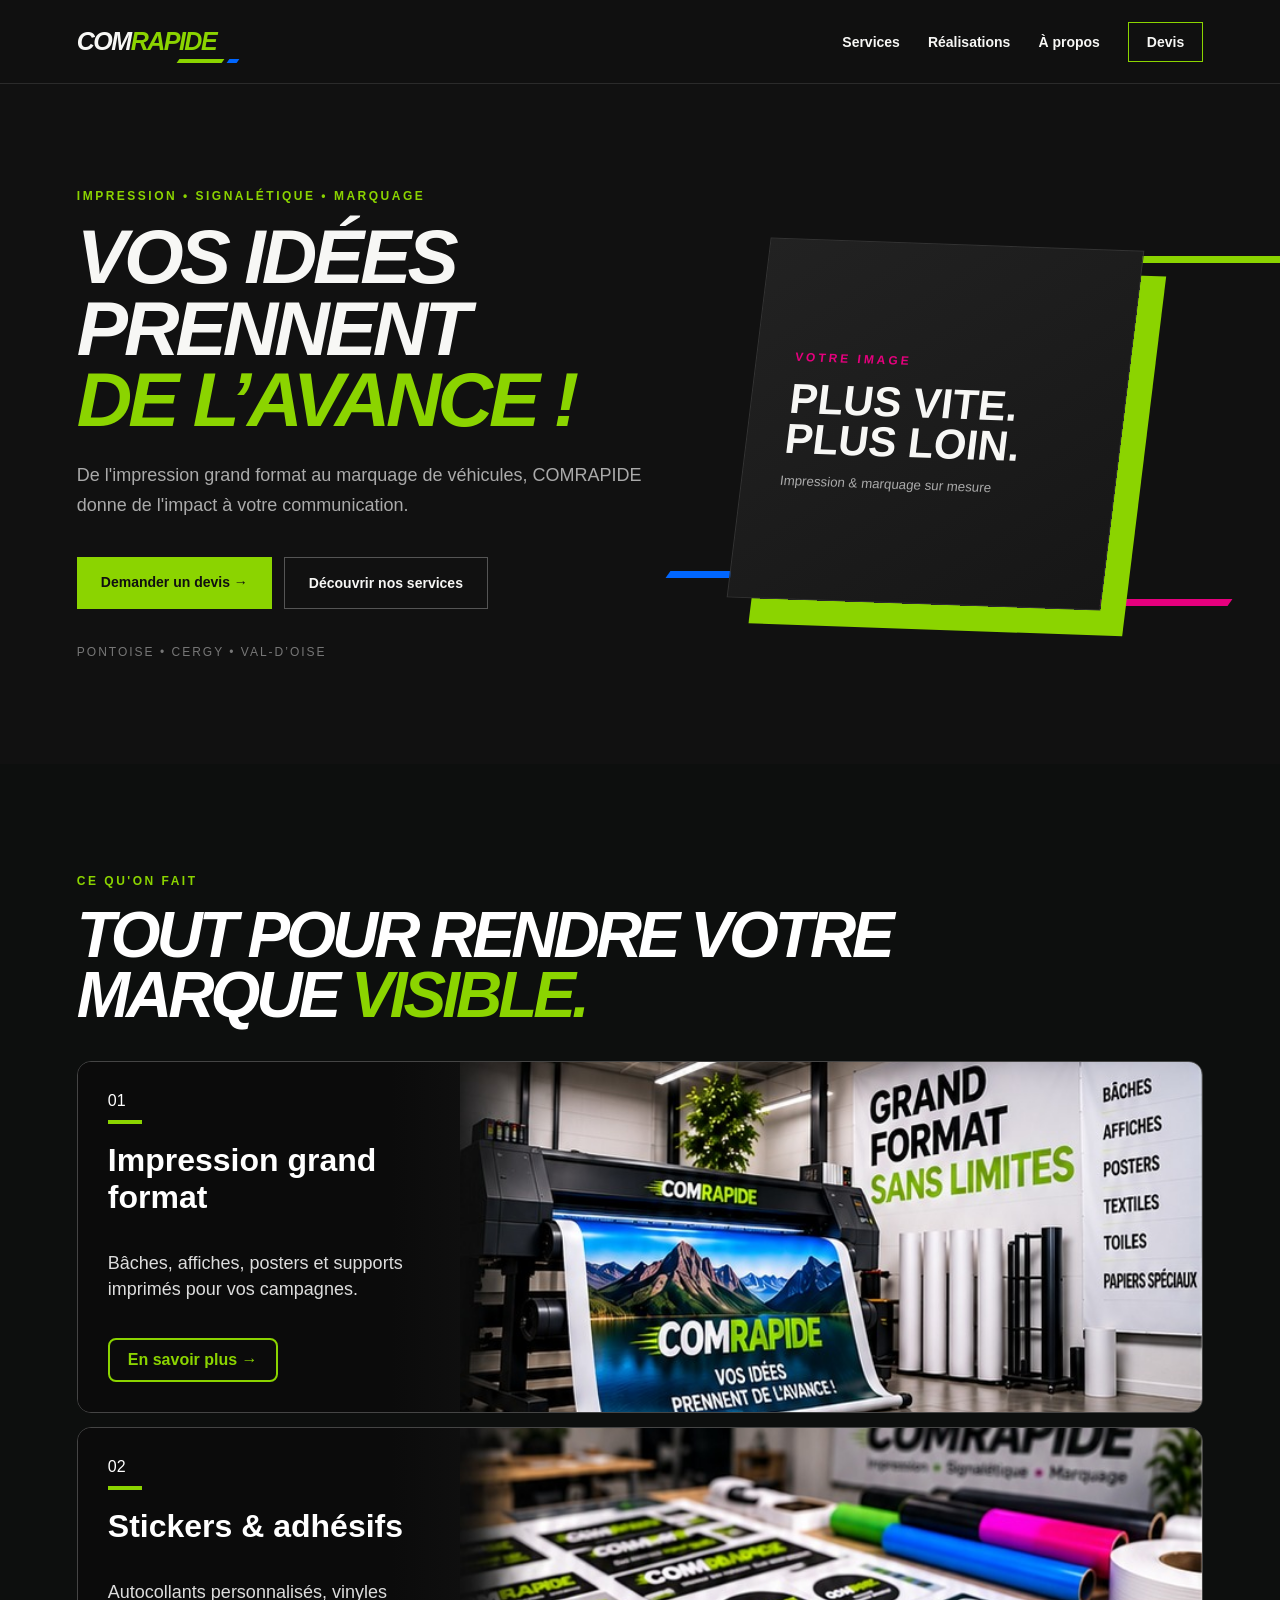
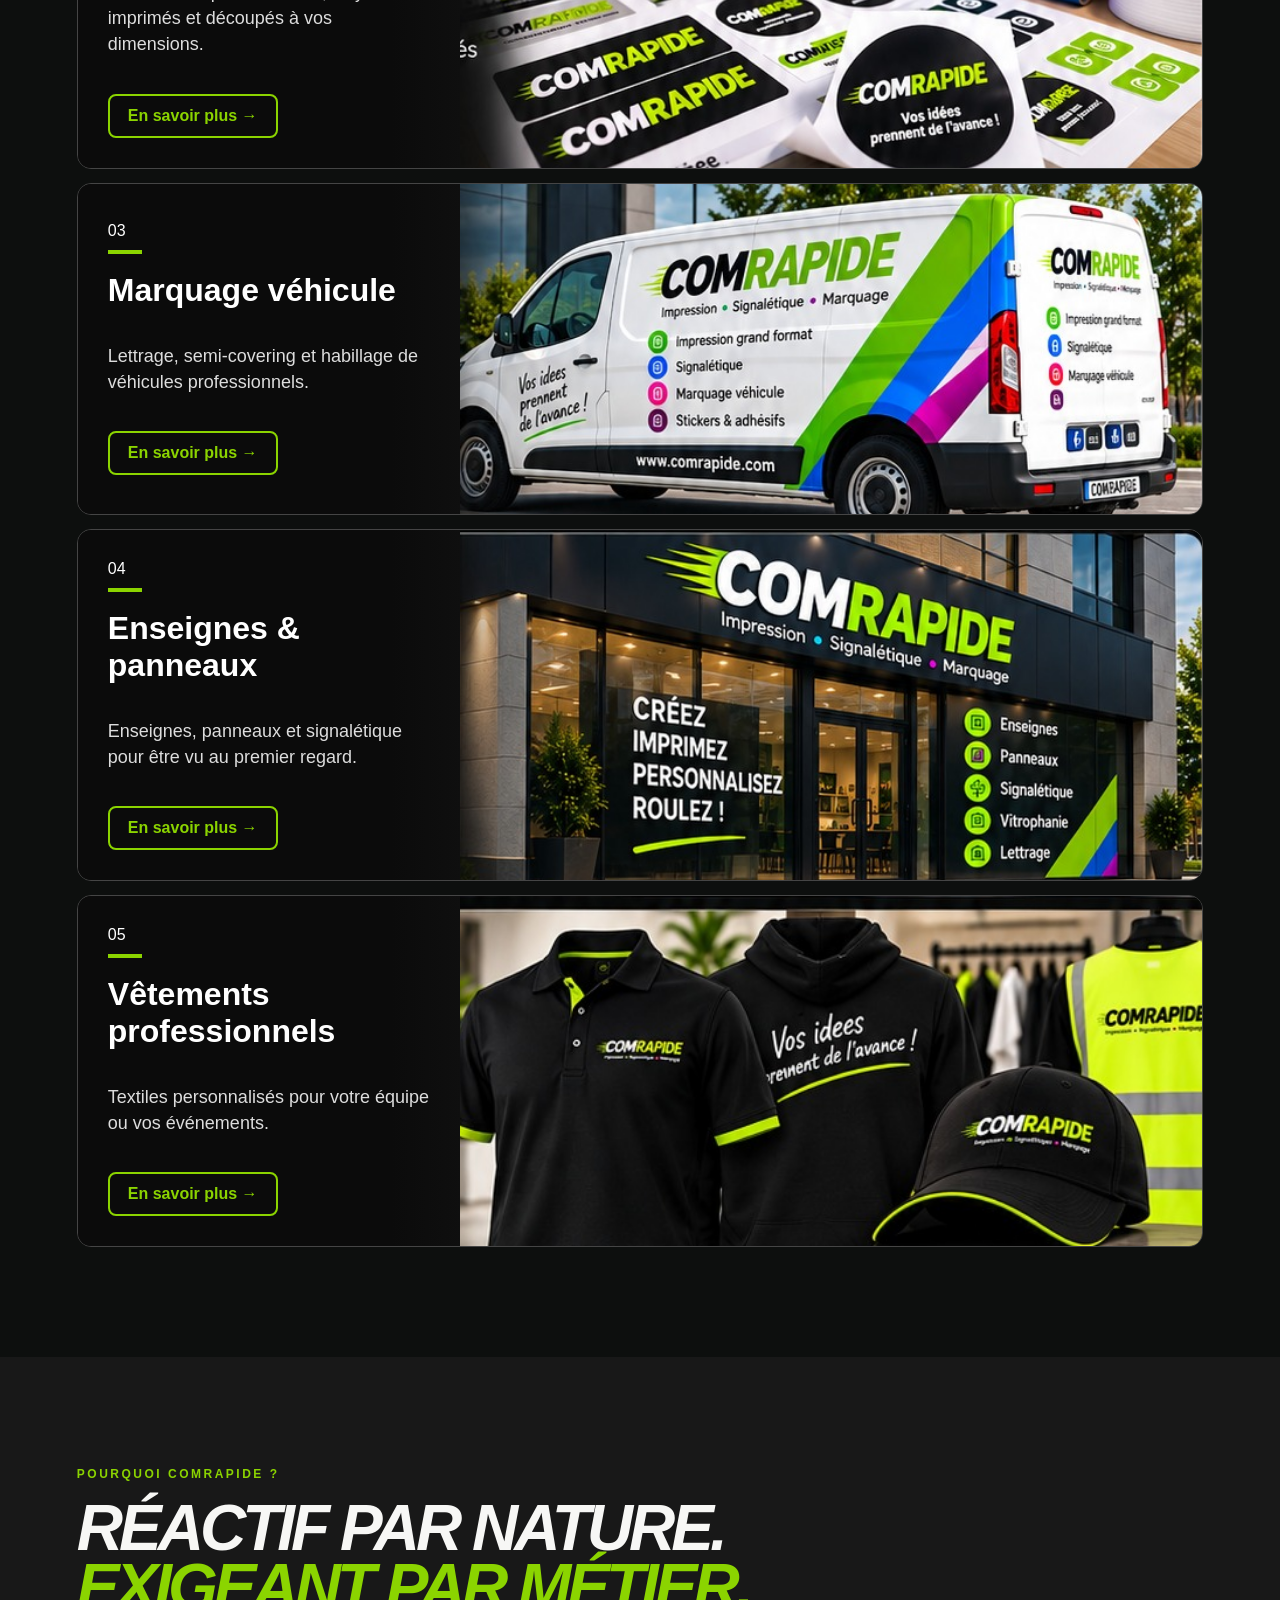
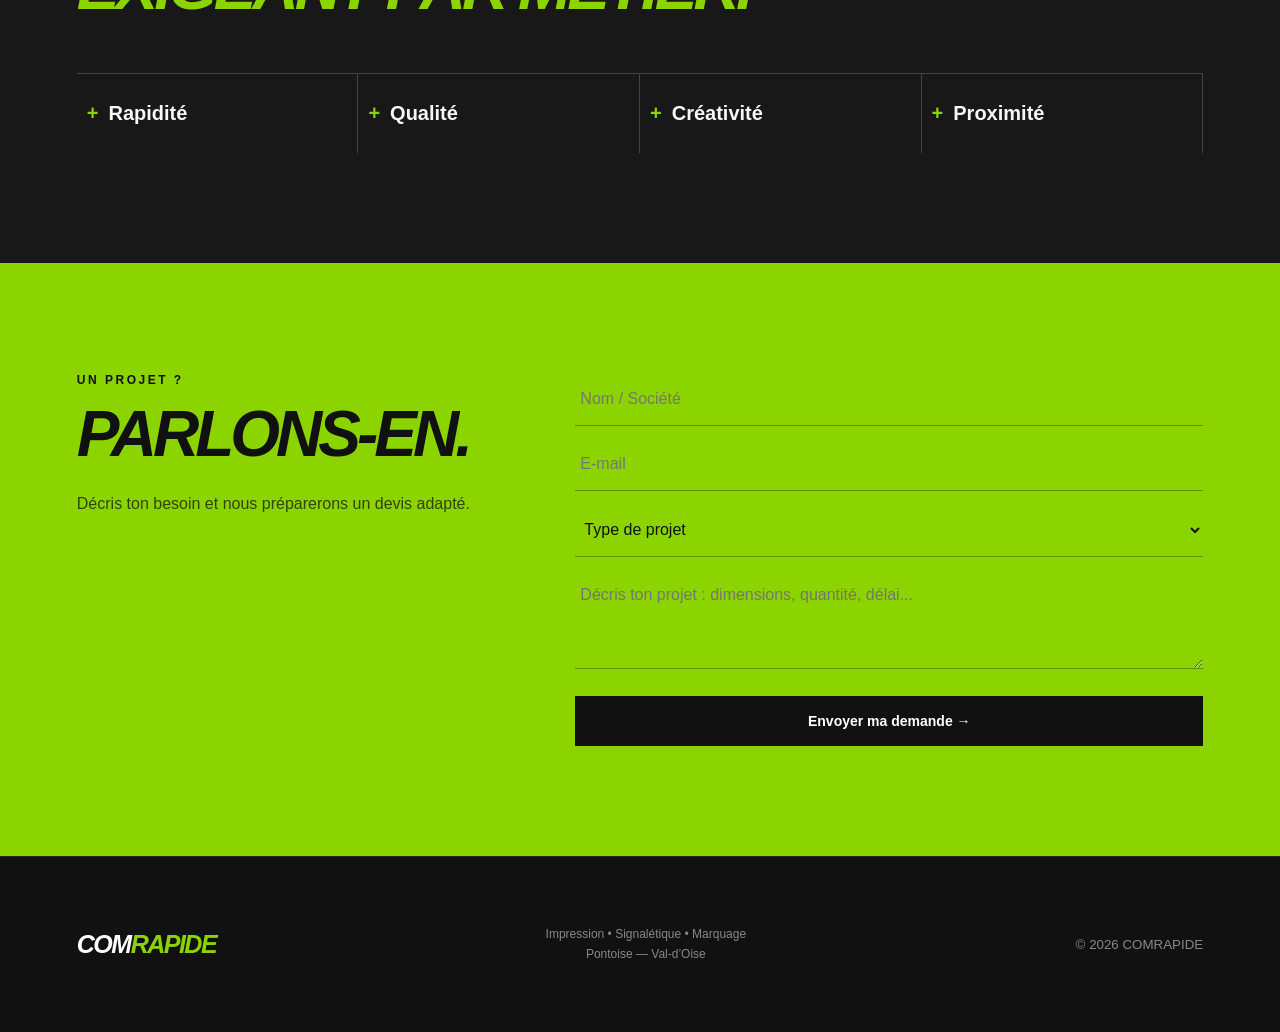
==== commit 893a49be: "Déplace les réalisations hors de la page d'accueil" ====
--- a/index.html
+++ b/index.html
@@ -3,7 +3,7 @@
 <title>COMRAPIDE — Impression • Signalétique • Marquage</title><meta name="description" content="COMRAPIDE, impression grand format, signalétique, adhésifs et marquage véhicule à Pontoise et dans le Val-d'Oise.">
 <link rel="stylesheet" href="style.css"></head>
 <body>
-<header><a class="logo" href="#"><span>COM</span><b>RAPIDE</b><i></i></a><nav><a href="#services">Services</a><a href="#realisations">Réalisations</a><a href="#apropos">À propos</a><a class="navcta" href="#devis">Devis</a></nav></header>
+<header><a class="logo" href="#"><span>COM</span><b>RAPIDE</b><i></i></a><nav><a href="#services">Services</a><a href="realisations.html">Réalisations</a><a href="#apropos">À propos</a><a class="navcta" href="#devis">Devis</a></nav></header>
 <main>
 <section class="hero"><div class="hero-copy"><div class="eyebrow">IMPRESSION • SIGNALÉTIQUE • MARQUAGE</div><h1>Vos idées prennent<br><em>de l’avance !</em></h1><p>De l'impression grand format au marquage de véhicules, COMRAPIDE donne de l'impact à votre communication.</p><div class="actions"><a class="btn primary" href="#devis">Demander un devis <span>→</span></a><a class="btn secondary" href="#services">Découvrir nos services</a></div><div class="area">Pontoise • Cergy • Val-d’Oise</div></div>
 <div class="hero-art"><div class="speed s1"></div><div class="speed s2"></div><div class="speed s3"></div><div class="panel"><span>VOTRE IMAGE</span><strong>PLUS VITE.<br>PLUS LOIN.</strong><small>Impression & marquage sur mesure</small></div></div></section>
@@ -14,17 +14,6 @@
 <article class="service-card sign-card"><div class="service-copy"><div class="num">04</div><h3>Enseignes & panneaux</h3><p>Enseignes, panneaux et signalétique pour être vu au premier regard.</p><a href="#devis">En savoir plus →</a></div><div class="service-photo real-photo" style="background-image:url('04_enseignes.jpg')"></div></article>
 <article class="service-card textile-card"><div class="service-copy"><div class="num">05</div><h3>Vêtements professionnels</h3><p>Textiles personnalisés pour votre équipe ou vos événements.</p><a href="#devis">En savoir plus →</a></div><div class="service-photo real-photo" style="background-image:url('05_textile.jpg')"></div></article>
 </div></section>
-<section id="realisations" class="projects">
-<div class="kicker">NOS RÉALISATIONS</div>
-<h2>Des projets qui se font <span>remarquer.</span></h2>
-<p class="projects-intro">Découvrez quelques exemples de supports réalisés pour rendre les entreprises visibles sur tous les terrains.</p>
-<div class="project-grid">
-<figure class="project"><img src="vehicule.jpg" alt="Marquage publicitaire sur véhicule professionnel" loading="lazy"><figcaption><b>Marquage véhicule</b><span>Lettrage et habillage professionnel</span></figcaption></figure>
-<figure class="project"><img src="facade.jpg" alt="Enseigne et signalétique de façade commerciale" loading="lazy"><figcaption><b>Enseigne & façade</b><span>Une visibilité forte dès le premier regard</span></figcaption></figure>
-<figure class="project"><img src="textile.jpg" alt="Vêtements professionnels personnalisés" loading="lazy"><figcaption><b>Textile personnalisé</b><span>Une équipe aux couleurs de votre marque</span></figcaption></figure>
-<figure class="project"><img src="papeterie.jpg" alt="Supports imprimés et papeterie professionnelle" loading="lazy"><figcaption><b>Supports imprimés</b><span>Des outils de communication cohérents</span></figcaption></figure>
-</div>
-</section>
 <section id="apropos" class="why"><div class="kicker">POURQUOI COMRAPIDE ?</div><h2>Réactif par nature.<br><span>Exigeant par métier.</span></h2><div class="values"><b>Rapidité</b><b>Qualité</b><b>Créativité</b><b>Proximité</b></div></section>
 <section id="devis" class="quote"><div><div class="kicker">UN PROJET ?</div><h2>Parlons-en.</h2><p>Décris ton besoin et nous préparerons un devis adapté.</p></div><form id="quoteForm"><input name="name" required placeholder="Nom / Société"><input name="email" required type="email" placeholder="E-mail"><select name="project" required><option value="">Type de projet</option><option>Stickers / adhésifs</option><option>Bâche</option><option>Marquage véhicule</option><option>Enseigne / panneau</option><option>Vitrine</option><option>Textile</option><option>Autre</option></select><textarea name="message" required placeholder="Décris ton projet : dimensions, quantité, délai..."></textarea><button id="sendBtn" class="btn primary">Envoyer ma demande →</button><p id="ok" hidden>✓ Demande envoyée. Nous revenons vers vous rapidement.</p><p id="err" hidden>Une erreur est survenue. Réessayez ou contactez-nous directement.</p></form></section>
 </main>
--- a/style.css
+++ b/style.css
@@ -30,7 +30,7 @@
 /* Réalisations */
 #services,#realisations,#apropos,#devis{scroll-margin-top:84px}
 .projects{padding:110px 6vw;background:#f4f4f0;color:#171717}
-.projects h2{font-size:clamp(38px,5vw,68px);line-height:.95;letter-spacing:-3px;margin:0;max-width:900px;font-style:italic;text-transform:uppercase}
+.projects h1,.projects h2{font-size:clamp(38px,5vw,68px);line-height:.95;letter-spacing:-3px;margin:0;max-width:900px;font-style:italic;text-transform:uppercase}
 .projects h2 span{color:#76bd00}
 .projects-intro{max-width:650px;color:#666;font-size:18px;line-height:1.6;margin:24px 0 48px}
 .project-grid{display:grid;grid-template-columns:repeat(2,minmax(0,1fr));gap:18px}
@@ -41,4 +41,4 @@
 .project figcaption b{display:block;font-size:clamp(22px,2.5vw,34px);font-style:italic;text-transform:uppercase}
 .project figcaption span{display:block;margin-top:7px;color:#c8c8c8;font-size:15px}
 .project figcaption b:after{content:"";display:block;width:42px;height:4px;background:#8bd400;margin-top:12px}
-@media(max-width:800px){#services,#realisations,#apropos,#devis{scroll-margin-top:70px}.projects{padding:75px 12px}.projects h2{letter-spacing:-2px;padding:0 12px}.projects .kicker,.projects-intro{margin-left:12px;margin-right:12px}.projects-intro{font-size:16px;margin-bottom:30px}.project-grid{grid-template-columns:1fr;gap:12px}.project{min-height:0;aspect-ratio:1.18/1}.project figcaption{padding:55px 20px 18px}.project figcaption b{font-size:24px}.project figcaption span{font-size:14px}}
+@media(max-width:800px){#services,#realisations,#apropos,#devis{scroll-margin-top:70px}.projects{padding:75px 12px}.projects h1,.projects h2{letter-spacing:-2px;padding:0 12px}.projects .kicker,.projects-intro{margin-left:12px;margin-right:12px}.projects-intro{font-size:16px;margin-bottom:30px}.project-grid{grid-template-columns:1fr;gap:12px}.project{min-height:0;aspect-ratio:1.18/1}.project figcaption{padding:55px 20px 18px}.project figcaption b{font-size:24px}.project figcaption span{font-size:14px}}
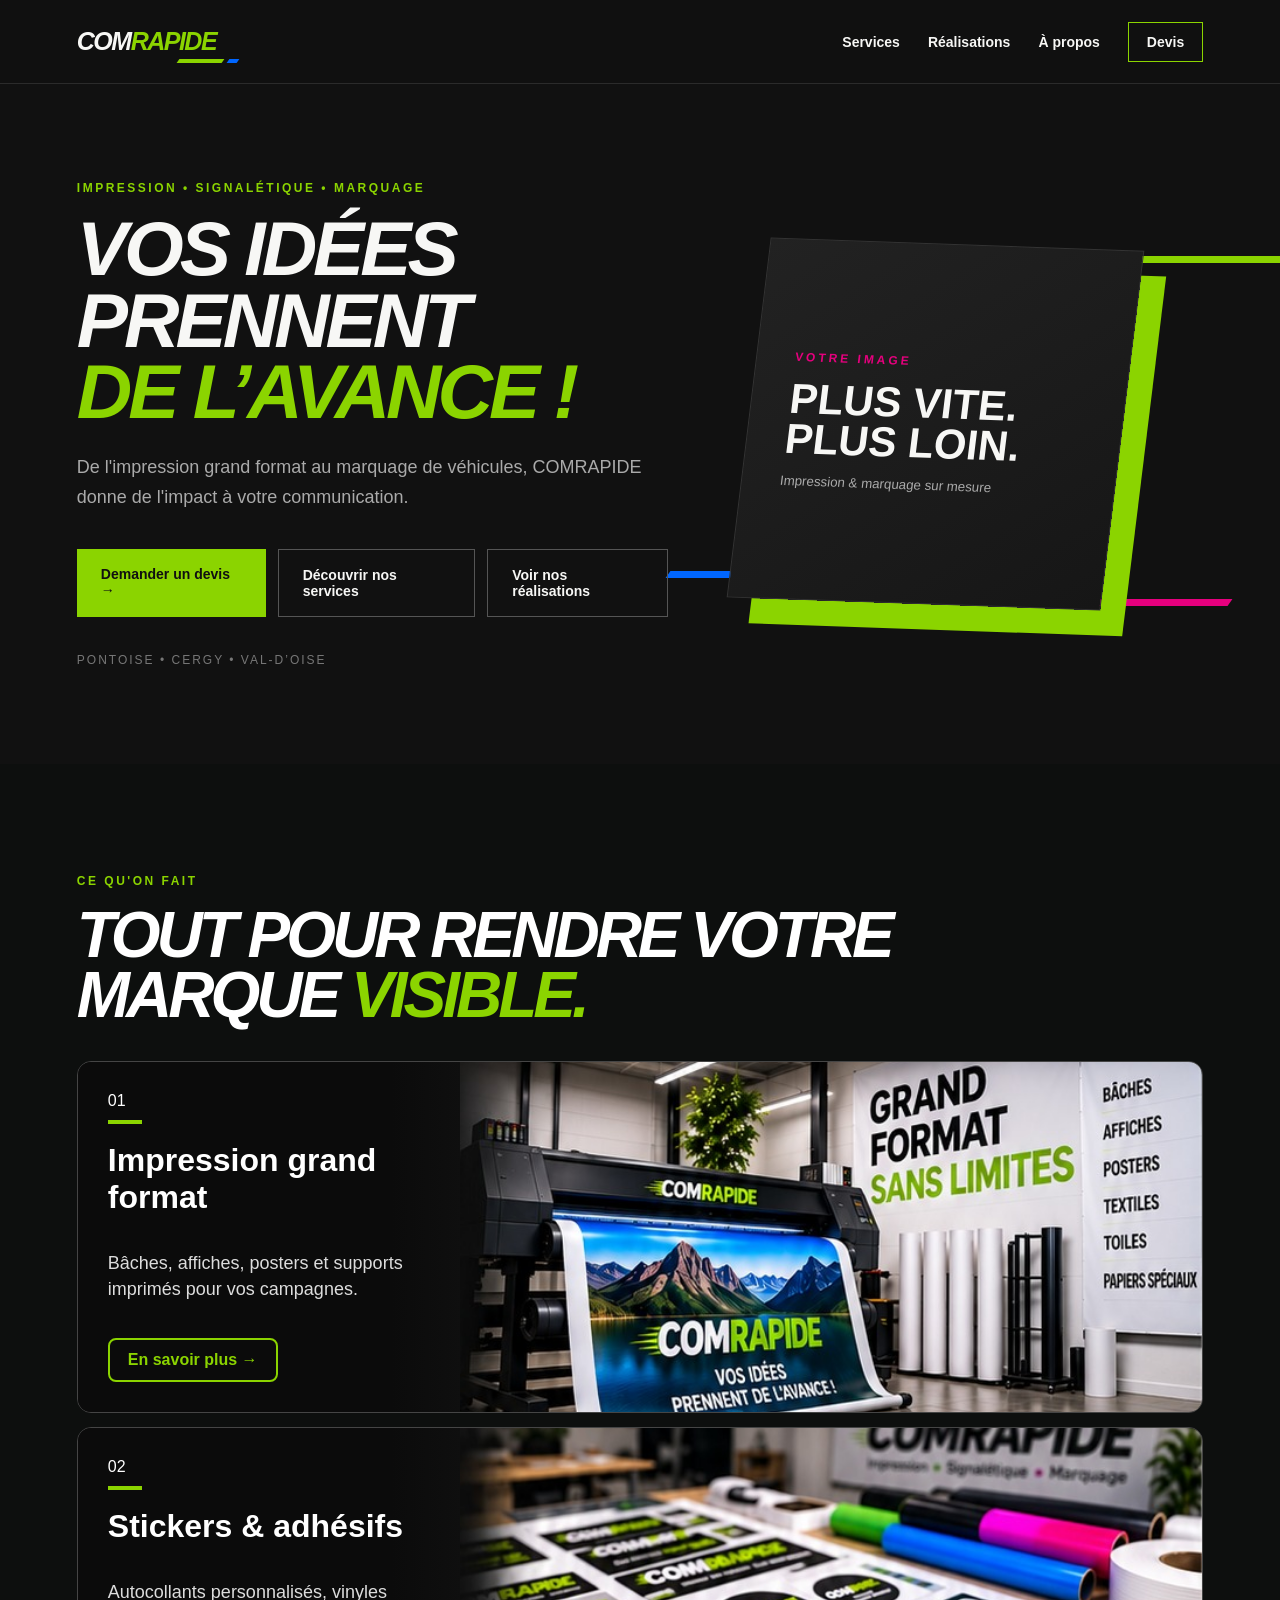
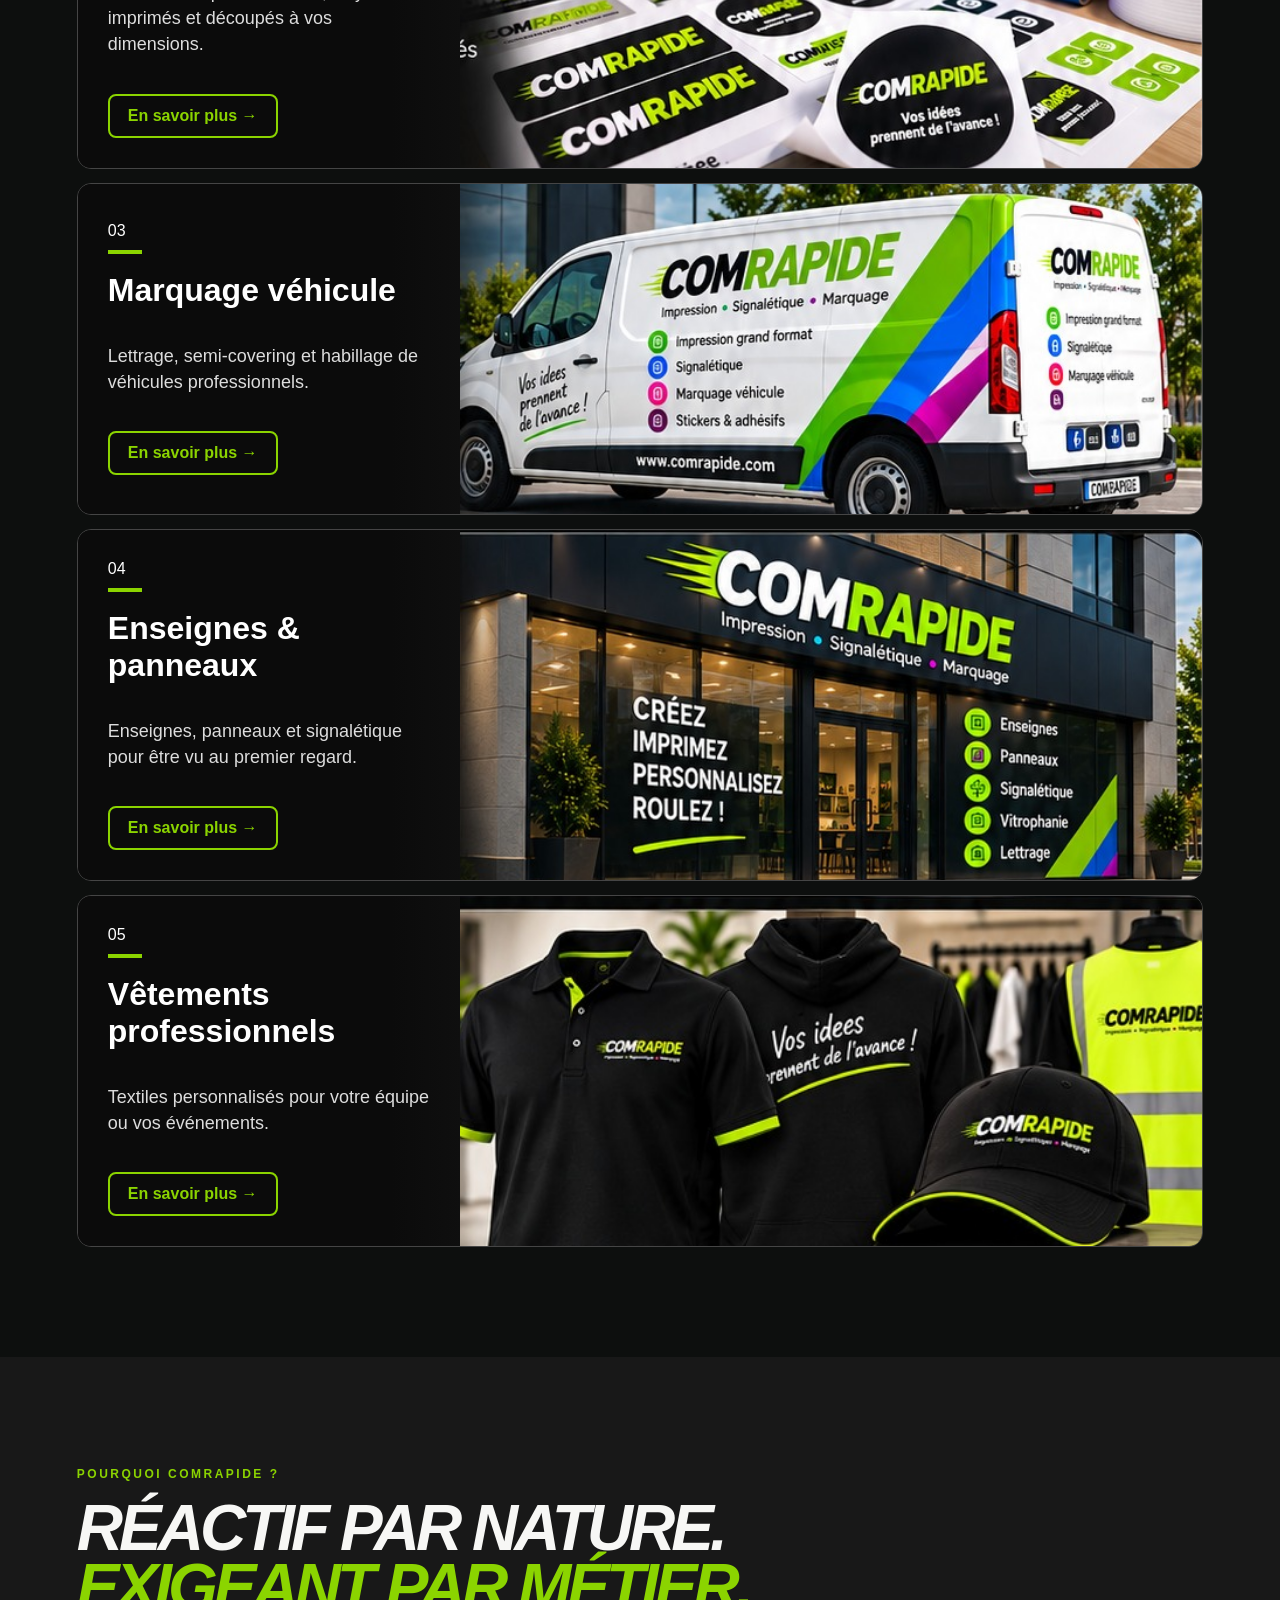
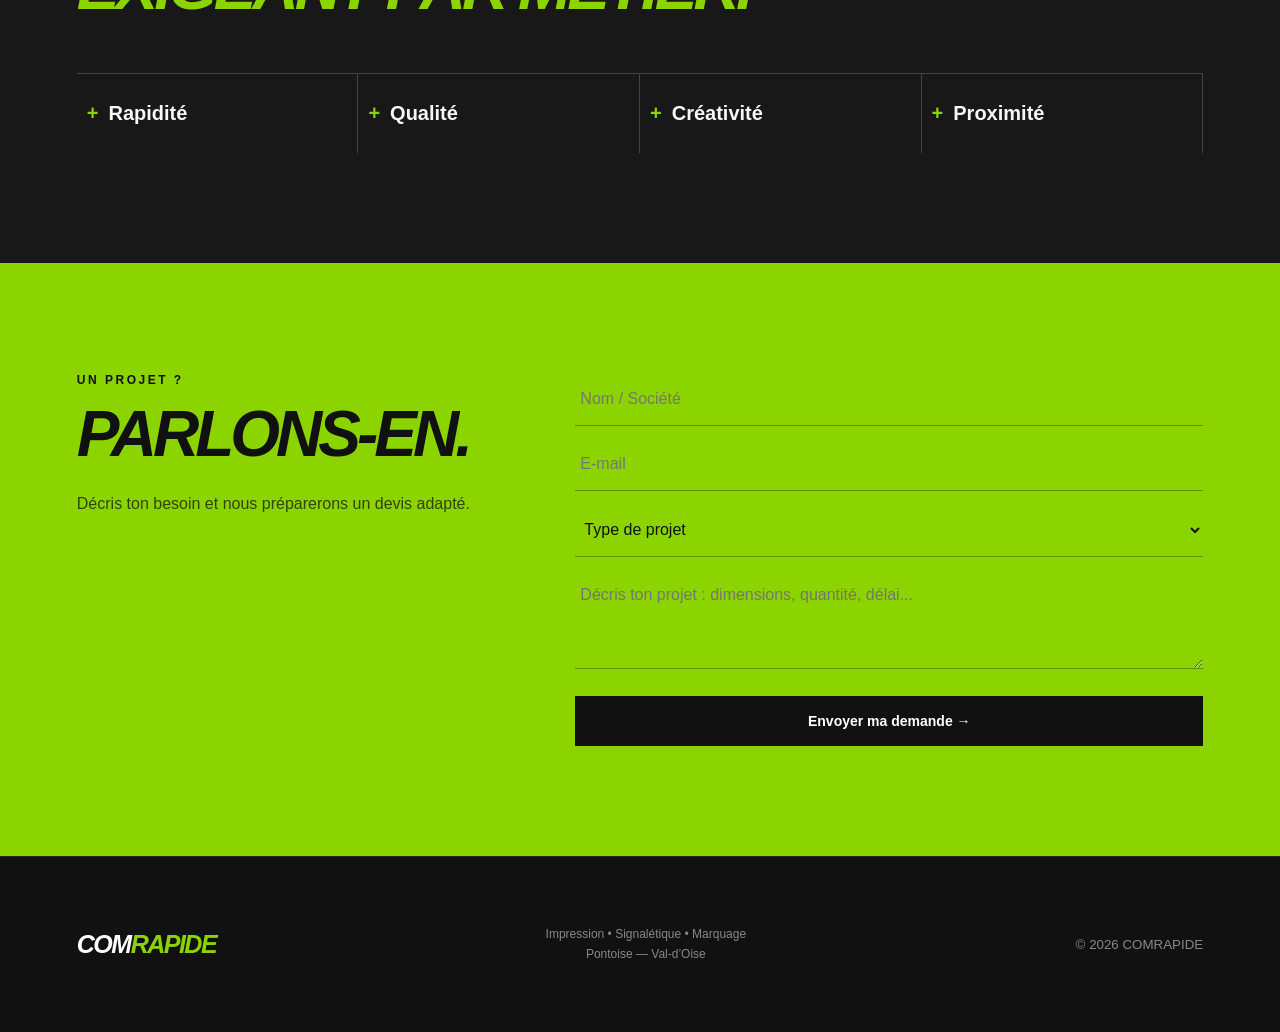
==== commit ea768655: "Ajoute le bouton Réalisations sur l'accueil" ====
--- a/index.html
+++ b/index.html
@@ -5,7 +5,7 @@
 <body>
 <header><a class="logo" href="#"><span>COM</span><b>RAPIDE</b><i></i></a><nav><a href="#services">Services</a><a href="realisations.html">Réalisations</a><a href="#apropos">À propos</a><a class="navcta" href="#devis">Devis</a></nav></header>
 <main>
-<section class="hero"><div class="hero-copy"><div class="eyebrow">IMPRESSION • SIGNALÉTIQUE • MARQUAGE</div><h1>Vos idées prennent<br><em>de l’avance !</em></h1><p>De l'impression grand format au marquage de véhicules, COMRAPIDE donne de l'impact à votre communication.</p><div class="actions"><a class="btn primary" href="#devis">Demander un devis <span>→</span></a><a class="btn secondary" href="#services">Découvrir nos services</a></div><div class="area">Pontoise • Cergy • Val-d’Oise</div></div>
+<section class="hero"><div class="hero-copy"><div class="eyebrow">IMPRESSION • SIGNALÉTIQUE • MARQUAGE</div><h1>Vos idées prennent<br><em>de l’avance !</em></h1><p>De l'impression grand format au marquage de véhicules, COMRAPIDE donne de l'impact à votre communication.</p><div class="actions"><a class="btn primary" href="#devis">Demander un devis <span>→</span></a><a class="btn secondary" href="#services">Découvrir nos services</a><a class="btn secondary" href="realisations.html">Voir nos réalisations</a></div><div class="area">Pontoise • Cergy • Val-d’Oise</div></div>
 <div class="hero-art"><div class="speed s1"></div><div class="speed s2"></div><div class="speed s3"></div><div class="panel"><span>VOTRE IMAGE</span><strong>PLUS VITE.<br>PLUS LOIN.</strong><small>Impression & marquage sur mesure</small></div></div></section>
 <section id="services" class="section service-showcase"><div class="kicker">CE QU'ON FAIT</div><h2>Tout pour rendre votre marque <span>visible.</span></h2><div class="service-stack">
 <article class="service-card print-large"><div class="service-copy"><div class="num">01</div><h3>Impression grand format</h3><p>Bâches, affiches, posters et supports imprimés pour vos campagnes.</p><a href="#devis">En savoir plus →</a></div><div class="service-photo real-photo" style="background-image:url(&quot;01_impression.jpg&quot;)"></div></article>
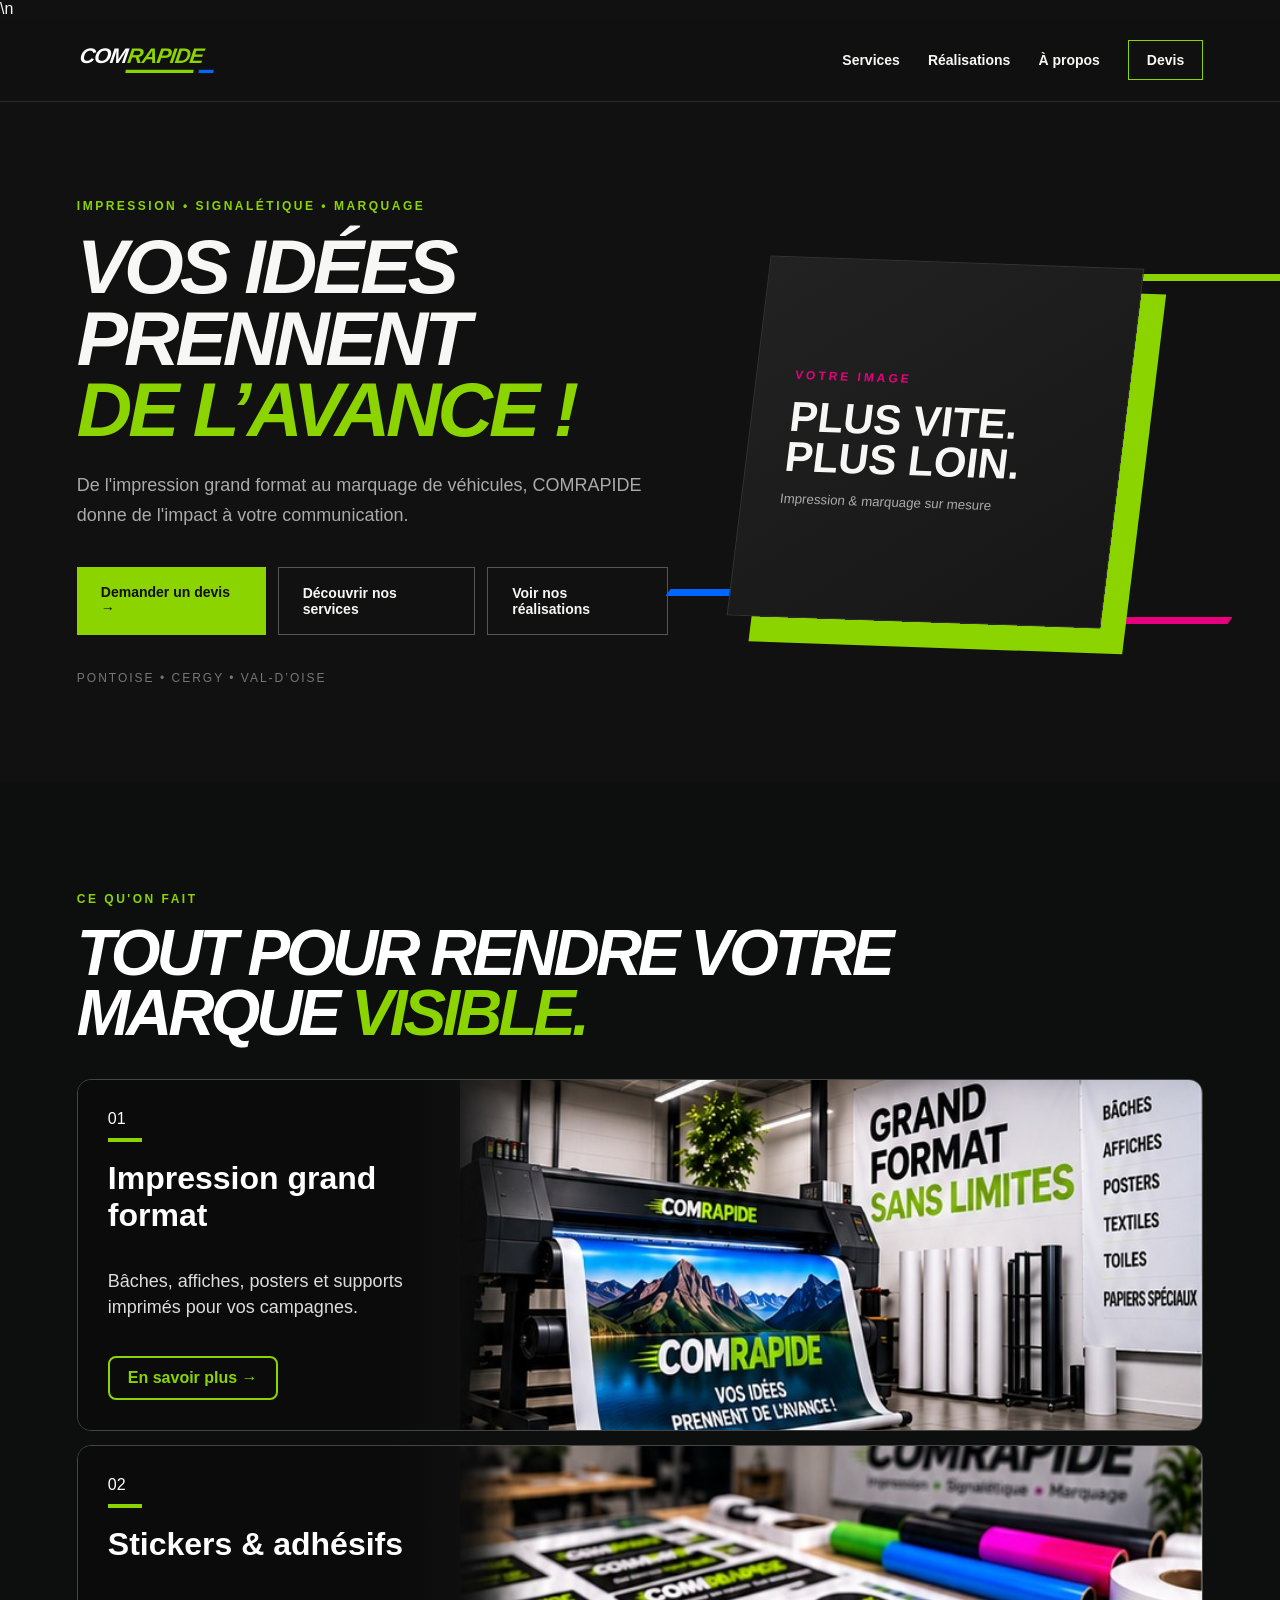
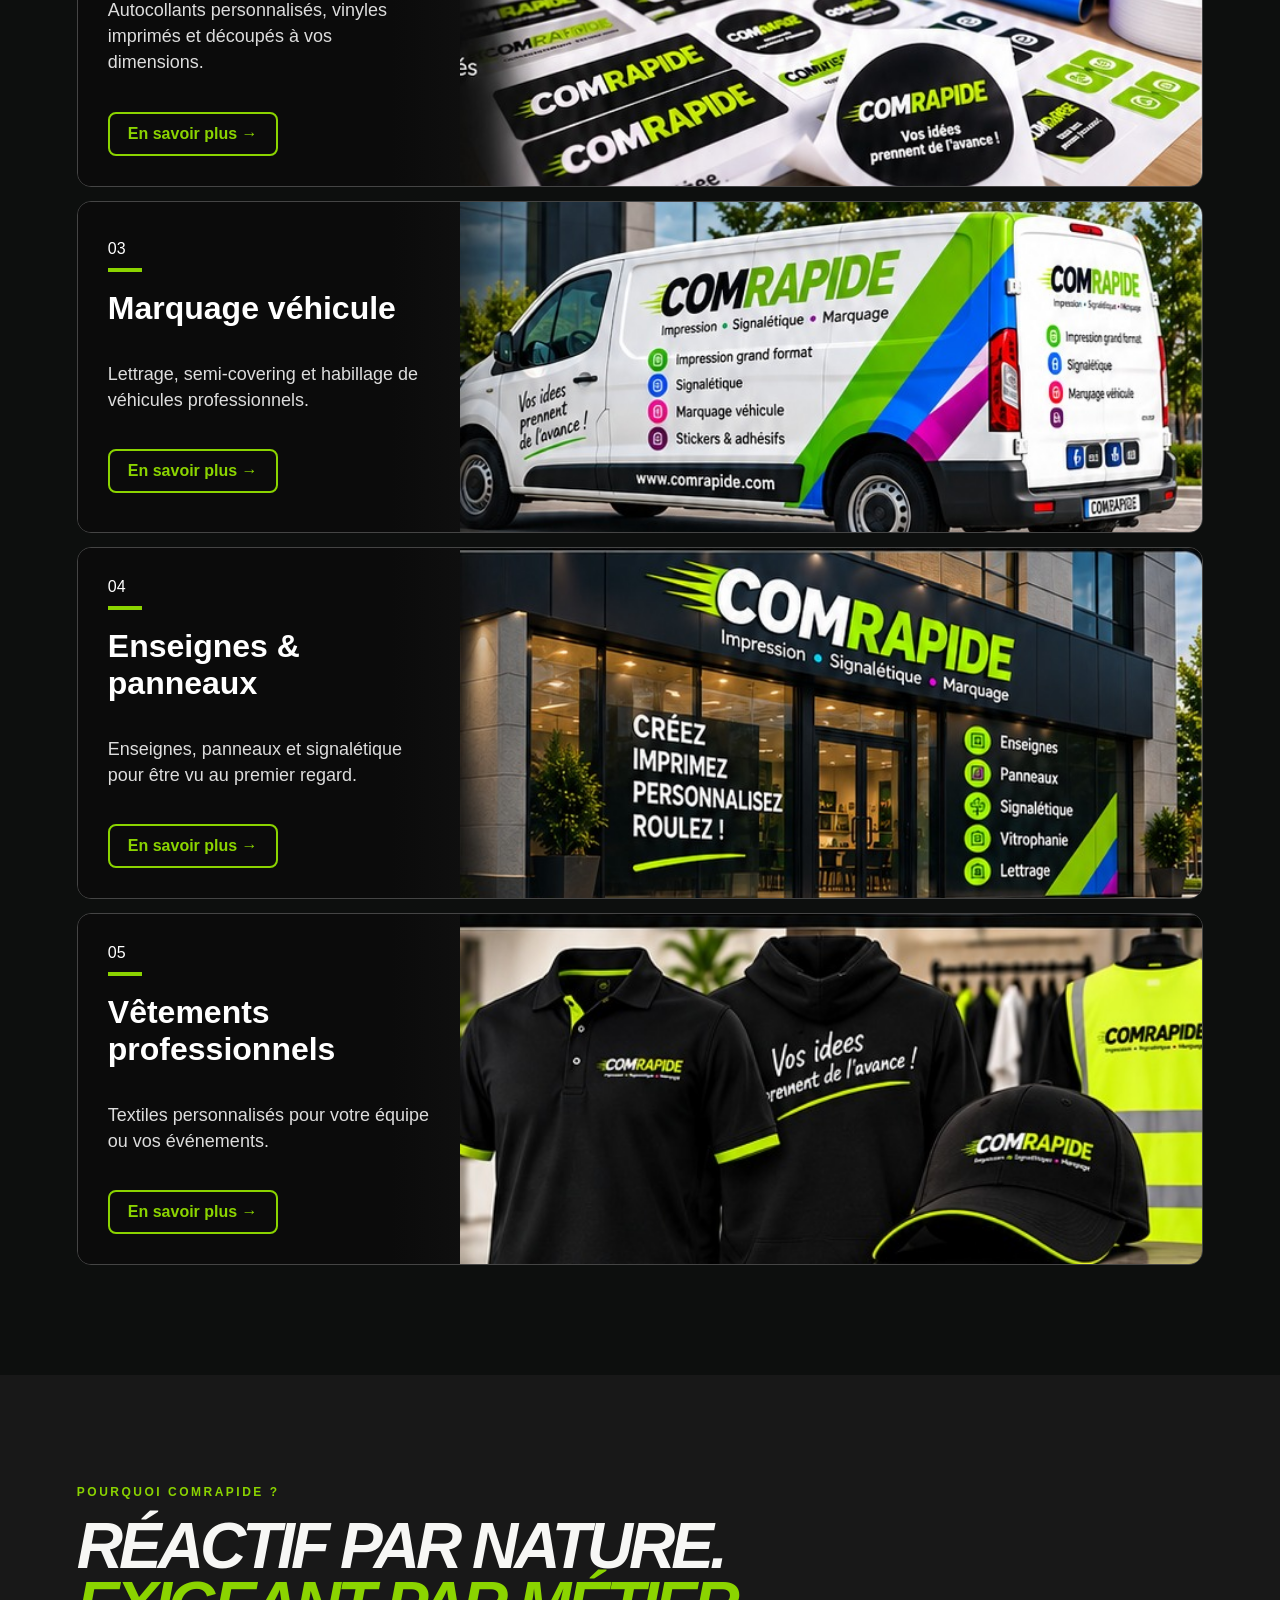
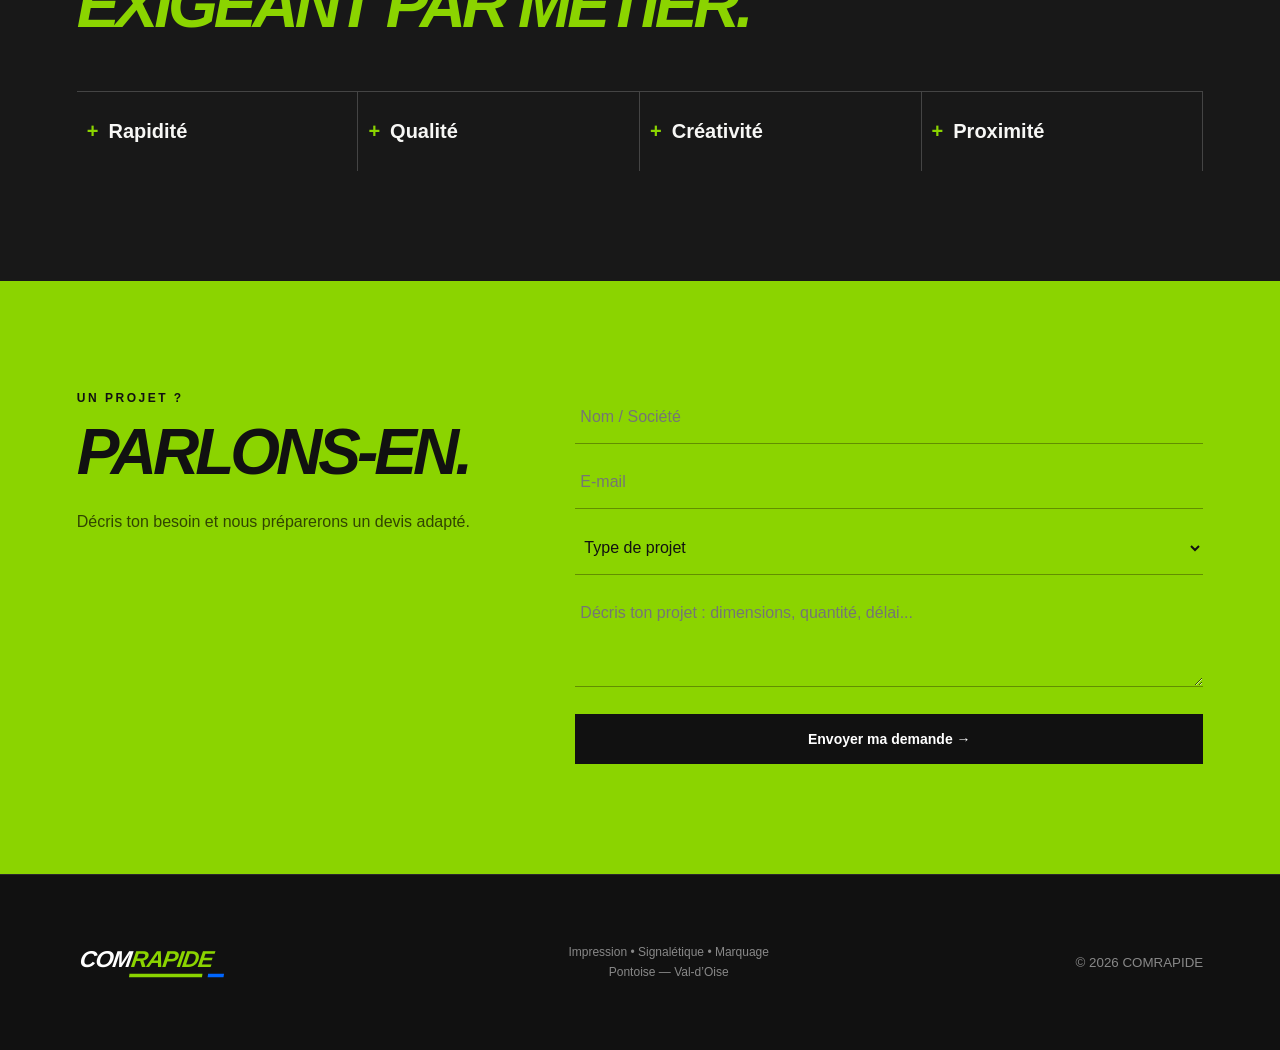
==== commit b2f31b19: "Ajoute le logo et le favicon sur l'accueil" ====
--- a/index.html
+++ b/index.html
@@ -1,9 +1,14 @@
 <!doctype html>
 <html lang="fr"><head><meta charset="utf-8"><meta name="viewport" content="width=device-width,initial-scale=1">
-<title>COMRAPIDE — Impression • Signalétique • Marquage</title><meta name="description" content="COMRAPIDE, impression grand format, signalétique, adhésifs et marquage véhicule à Pontoise et dans le Val-d'Oise.">
-<link rel="stylesheet" href="style.css"></head>
+<title>Impression, signalétique et marquage à Pontoise | COMRAPIDE</title>
+<meta name="description" content="COMRAPIDE réalise vos impressions grand format, stickers, enseignes, textiles et marquages de véhicules à Pontoise, Cergy et dans le Val-d'Oise.">
+<meta name="robots" content="index,follow">
+<link rel="canonical" href="https://comrapide.fr/">
+<link rel="alternate" hreflang="fr-FR" href="https://comrapide.fr/">
+<link rel="icon" type="image/svg+xml" href="favicon.svg">\n<link rel="stylesheet" href="style.css">
+<script type="application/ld+json">{"@context":"https://schema.org","@type":"LocalBusiness","name":"COMRAPIDE","url":"https://comrapide.fr/","telephone":"+33652593538","email":"contact@comrapide.fr","description":"Impression grand format, signalétique, stickers, enseignes, textile personnalisé et marquage de véhicules.","address":{"@type":"PostalAddress","addressLocality":"Pontoise","postalCode":"95300","addressCountry":"FR"},"areaServed":["Pontoise","Cergy","Val-d'Oise"],"sameAs":[]}</script></head>
 <body>
-<header><a class="logo" href="#"><span>COM</span><b>RAPIDE</b><i></i></a><nav><a href="#services">Services</a><a href="realisations.html">Réalisations</a><a href="#apropos">À propos</a><a class="navcta" href="#devis">Devis</a></nav></header>
+<header><a class="logo" href="#" aria-label="COMRAPIDE — Retour en haut"><img src="logo-comrapide.svg" alt="COMRAPIDE"></a><nav><a href="#services">Services</a><a href="realisations.html">Réalisations</a><a href="#apropos">À propos</a><a class="navcta" href="#devis">Devis</a></nav></header>
 <main>
 <section class="hero"><div class="hero-copy"><div class="eyebrow">IMPRESSION • SIGNALÉTIQUE • MARQUAGE</div><h1>Vos idées prennent<br><em>de l’avance !</em></h1><p>De l'impression grand format au marquage de véhicules, COMRAPIDE donne de l'impact à votre communication.</p><div class="actions"><a class="btn primary" href="#devis">Demander un devis <span>→</span></a><a class="btn secondary" href="#services">Découvrir nos services</a><a class="btn secondary" href="realisations.html">Voir nos réalisations</a></div><div class="area">Pontoise • Cergy • Val-d’Oise</div></div>
 <div class="hero-art"><div class="speed s1"></div><div class="speed s2"></div><div class="speed s3"></div><div class="panel"><span>VOTRE IMAGE</span><strong>PLUS VITE.<br>PLUS LOIN.</strong><small>Impression & marquage sur mesure</small></div></div></section>
@@ -17,7 +22,7 @@
 <section id="apropos" class="why"><div class="kicker">POURQUOI COMRAPIDE ?</div><h2>Réactif par nature.<br><span>Exigeant par métier.</span></h2><div class="values"><b>Rapidité</b><b>Qualité</b><b>Créativité</b><b>Proximité</b></div></section>
 <section id="devis" class="quote"><div><div class="kicker">UN PROJET ?</div><h2>Parlons-en.</h2><p>Décris ton besoin et nous préparerons un devis adapté.</p></div><form id="quoteForm"><input name="name" required placeholder="Nom / Société"><input name="email" required type="email" placeholder="E-mail"><select name="project" required><option value="">Type de projet</option><option>Stickers / adhésifs</option><option>Bâche</option><option>Marquage véhicule</option><option>Enseigne / panneau</option><option>Vitrine</option><option>Textile</option><option>Autre</option></select><textarea name="message" required placeholder="Décris ton projet : dimensions, quantité, délai..."></textarea><button id="sendBtn" class="btn primary">Envoyer ma demande →</button><p id="ok" hidden>✓ Demande envoyée. Nous revenons vers vous rapidement.</p><p id="err" hidden>Une erreur est survenue. Réessayez ou contactez-nous directement.</p></form></section>
 </main>
-<footer><a class="logo" href="#"><span>COM</span><b>RAPIDE</b></a><p>Impression • Signalétique • Marquage<br>Pontoise — Val-d’Oise</p><small>© 2026 COMRAPIDE</small></footer>
+<footer><a class="logo" href="#" aria-label="COMRAPIDE — Retour en haut"><img src="logo-comrapide.svg" alt="COMRAPIDE"></a><p>Impression • Signalétique • Marquage<br>Pontoise — Val-d’Oise</p><small>© 2026 COMRAPIDE</small></footer>
 <script>
 const form=document.getElementById('quoteForm'),btn=document.getElementById('sendBtn'),ok=document.getElementById('ok'),err=document.getElementById('err');
 form.addEventListener('submit',async(e)=>{e.preventDefault();ok.hidden=true;err.hidden=true;btn.disabled=true;btn.textContent='Envoi en cours…';try{const data=Object.fromEntries(new FormData(form));const r=await fetch('/api/contact',{method:'POST',headers:{'Content-Type':'application/json'},body:JSON.stringify(data)});if(!r.ok)throw new Error();ok.hidden=false;form.reset();}catch(e){err.hidden=false;}finally{btn.disabled=false;btn.textContent='Envoyer ma demande →';}});
--- a/style.css
+++ b/style.css
@@ -42,3 +42,10 @@
 .project figcaption span{display:block;margin-top:7px;color:#c8c8c8;font-size:15px}
 .project figcaption b:after{content:"";display:block;width:42px;height:4px;background:#8bd400;margin-top:12px}
 @media(max-width:800px){#services,#realisations,#apropos,#devis{scroll-margin-top:70px}.projects{padding:75px 12px}.projects h1,.projects h2{letter-spacing:-2px;padding:0 12px}.projects .kicker,.projects-intro{margin-left:12px;margin-right:12px}.projects-intro{font-size:16px;margin-bottom:30px}.project-grid{grid-template-columns:1fr;gap:12px}.project{min-height:0;aspect-ratio:1.18/1}.project figcaption{padding:55px 20px 18px}.project figcaption b{font-size:24px}.project figcaption span{font-size:14px}}
+
+
+/* Logo officiel */
+.logo{display:inline-flex;align-items:center;font-size:0;letter-spacing:0}
+.logo img{display:block;width:172px;height:auto}
+footer .logo img{width:185px}
+@media(max-width:800px){.logo img{width:154px}footer .logo img{width:175px}}
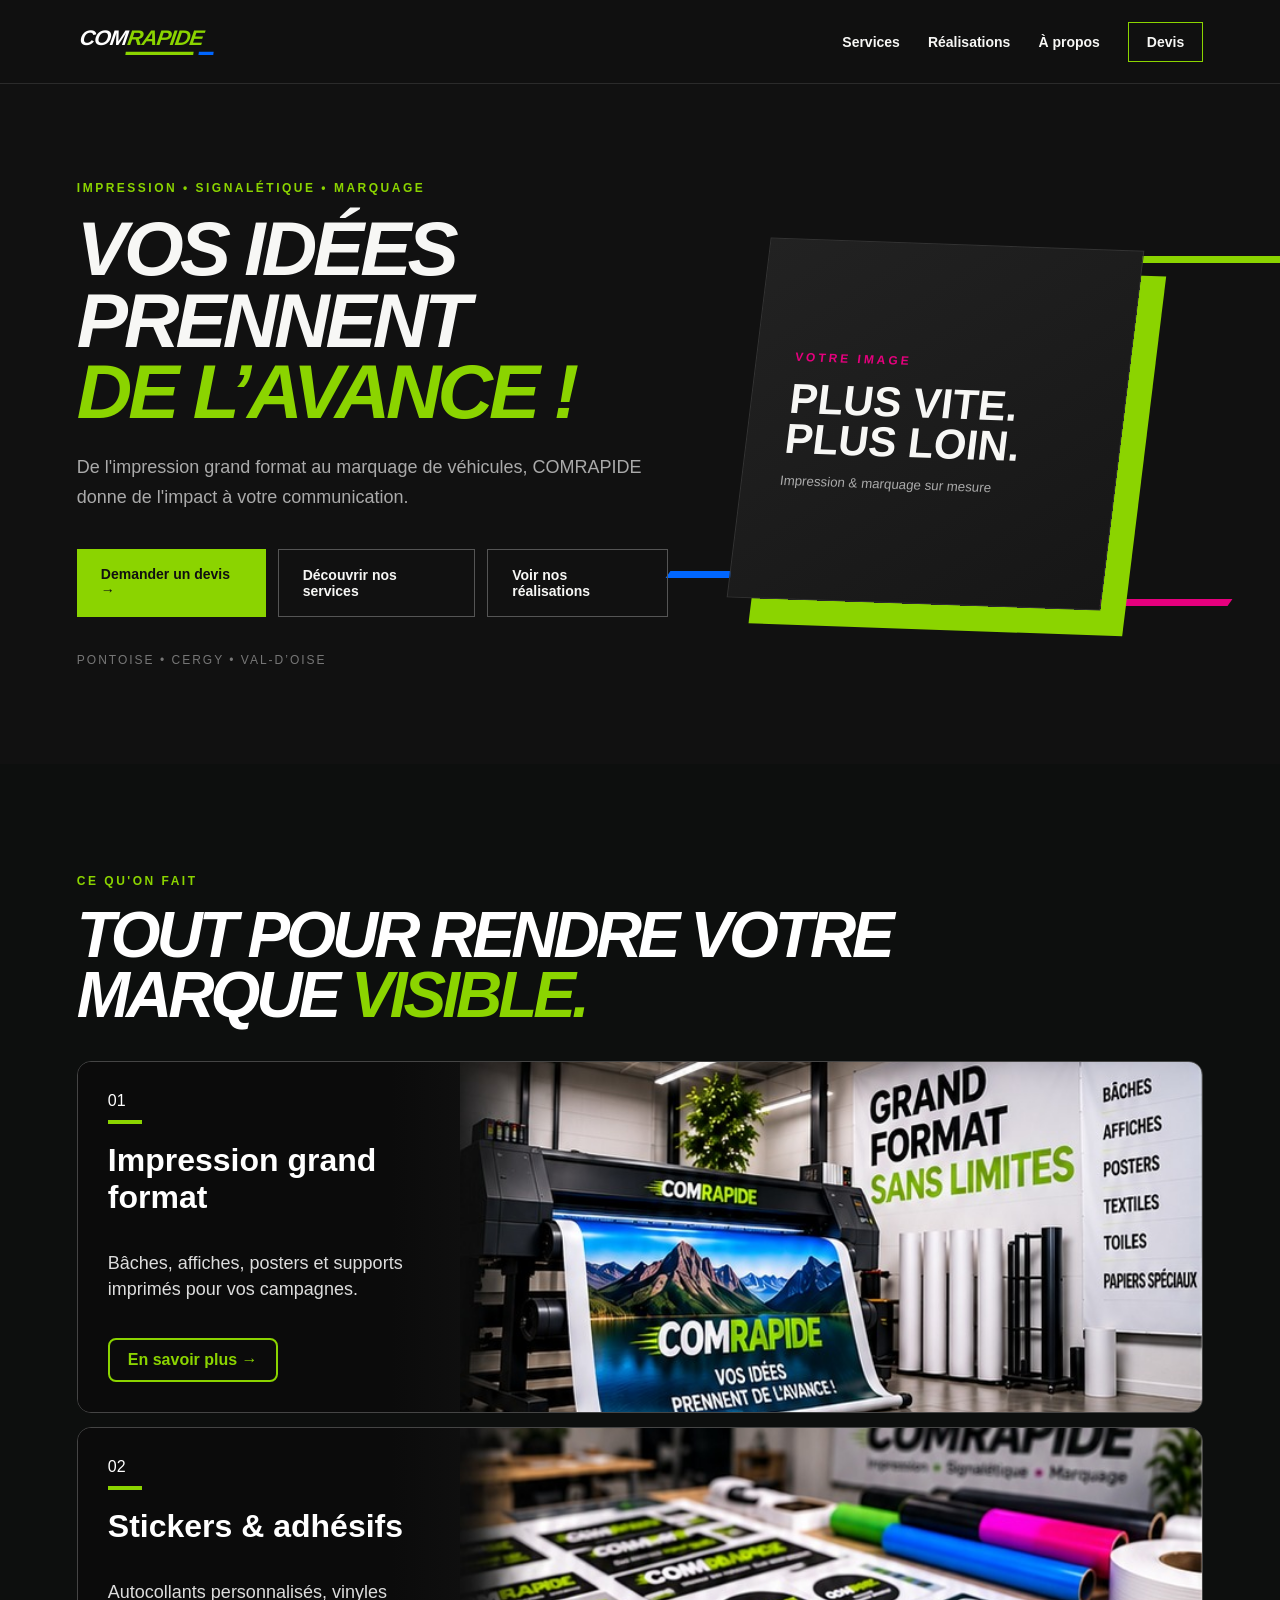
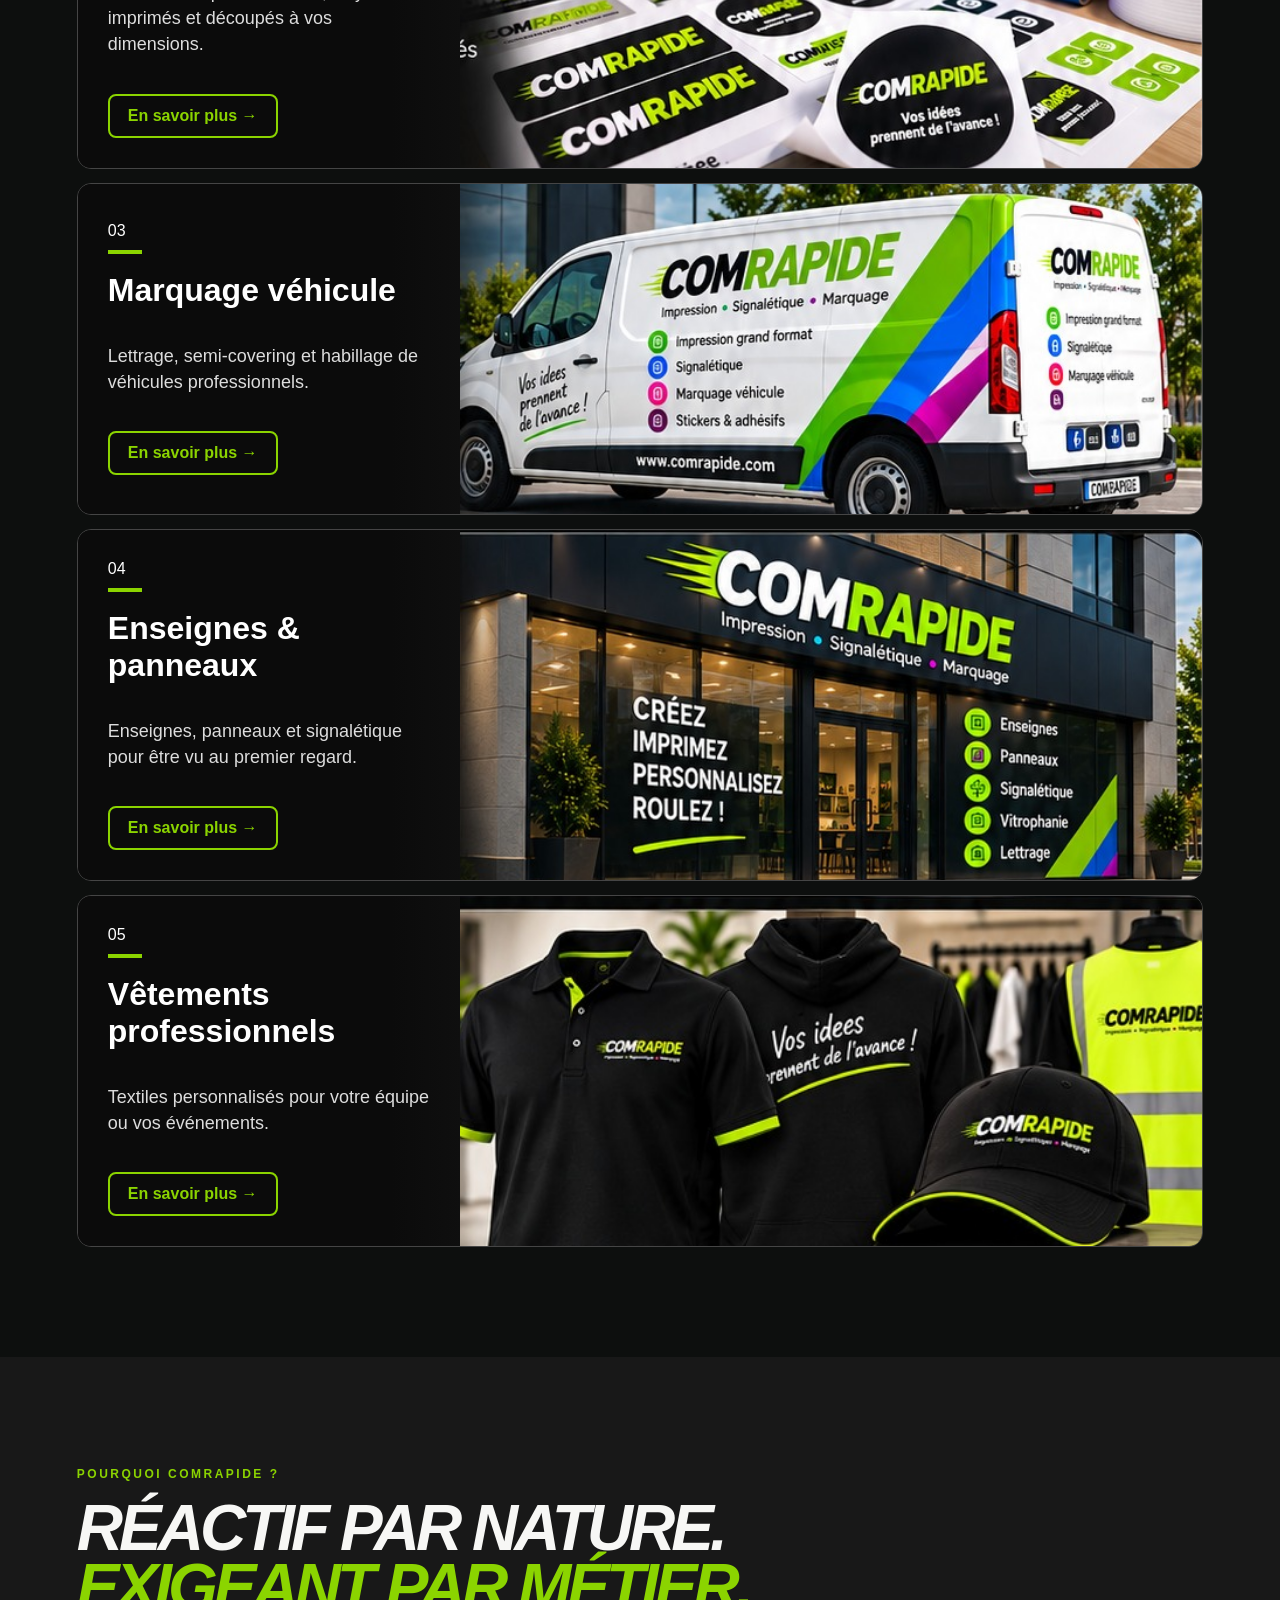
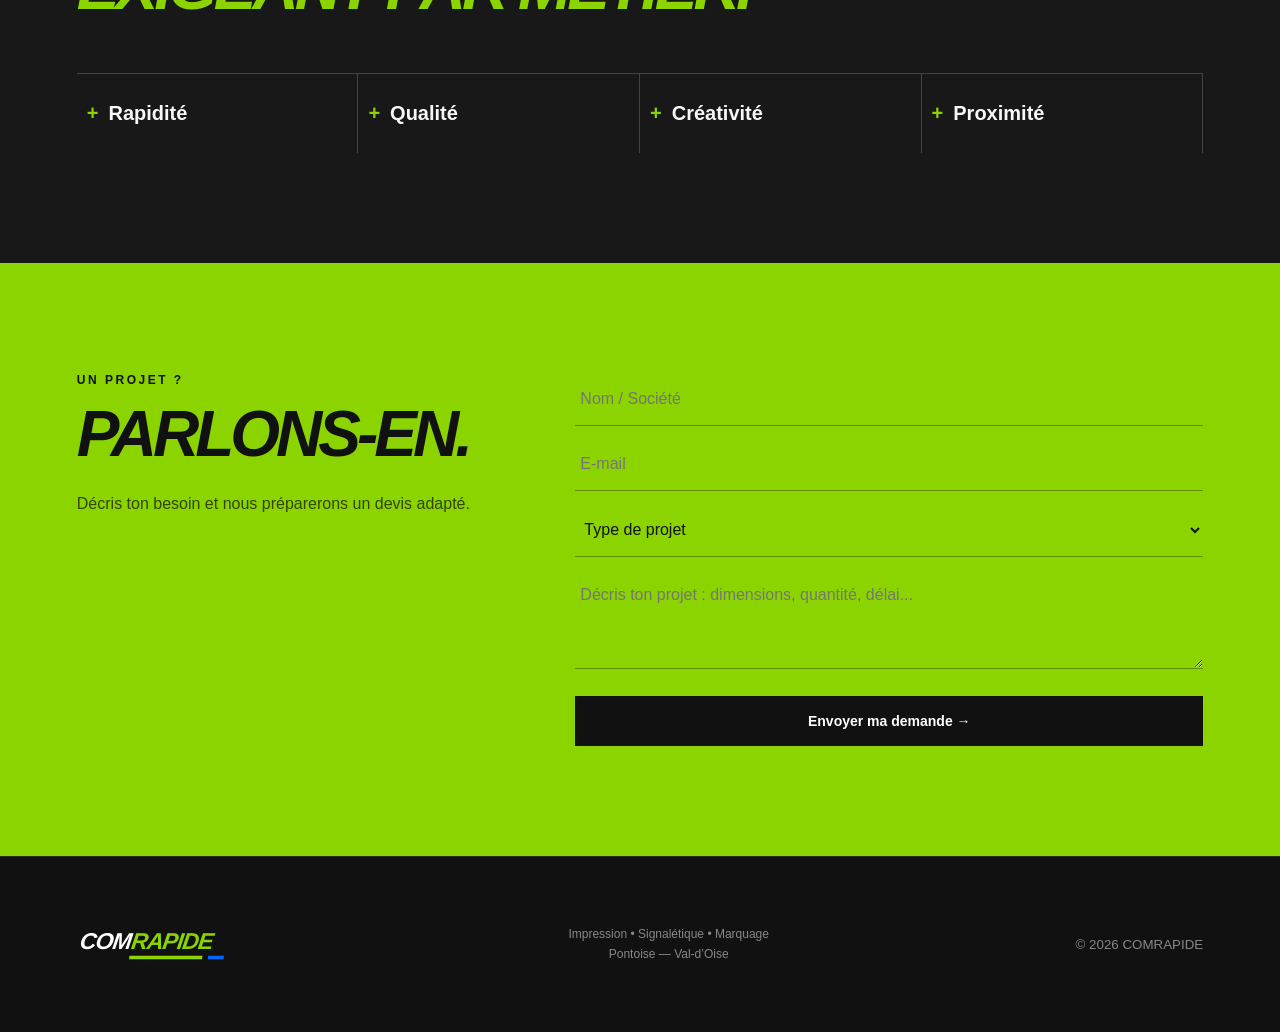
==== commit 8198d56e: "Corrige le caractère visible en haut de l'accueil" ====
--- a/index.html
+++ b/index.html
@@ -5,7 +5,8 @@
 <meta name="robots" content="index,follow">
 <link rel="canonical" href="https://comrapide.fr/">
 <link rel="alternate" hreflang="fr-FR" href="https://comrapide.fr/">
-<link rel="icon" type="image/svg+xml" href="favicon.svg">\n<link rel="stylesheet" href="style.css">
+<link rel="icon" type="image/svg+xml" href="favicon.svg">
+<link rel="stylesheet" href="style.css">
 <script type="application/ld+json">{"@context":"https://schema.org","@type":"LocalBusiness","name":"COMRAPIDE","url":"https://comrapide.fr/","telephone":"+33652593538","email":"contact@comrapide.fr","description":"Impression grand format, signalétique, stickers, enseignes, textile personnalisé et marquage de véhicules.","address":{"@type":"PostalAddress","addressLocality":"Pontoise","postalCode":"95300","addressCountry":"FR"},"areaServed":["Pontoise","Cergy","Val-d'Oise"],"sameAs":[]}</script></head>
 <body>
 <header><a class="logo" href="#" aria-label="COMRAPIDE — Retour en haut"><img src="logo-comrapide.svg" alt="COMRAPIDE"></a><nav><a href="#services">Services</a><a href="realisations.html">Réalisations</a><a href="#apropos">À propos</a><a class="navcta" href="#devis">Devis</a></nav></header>
